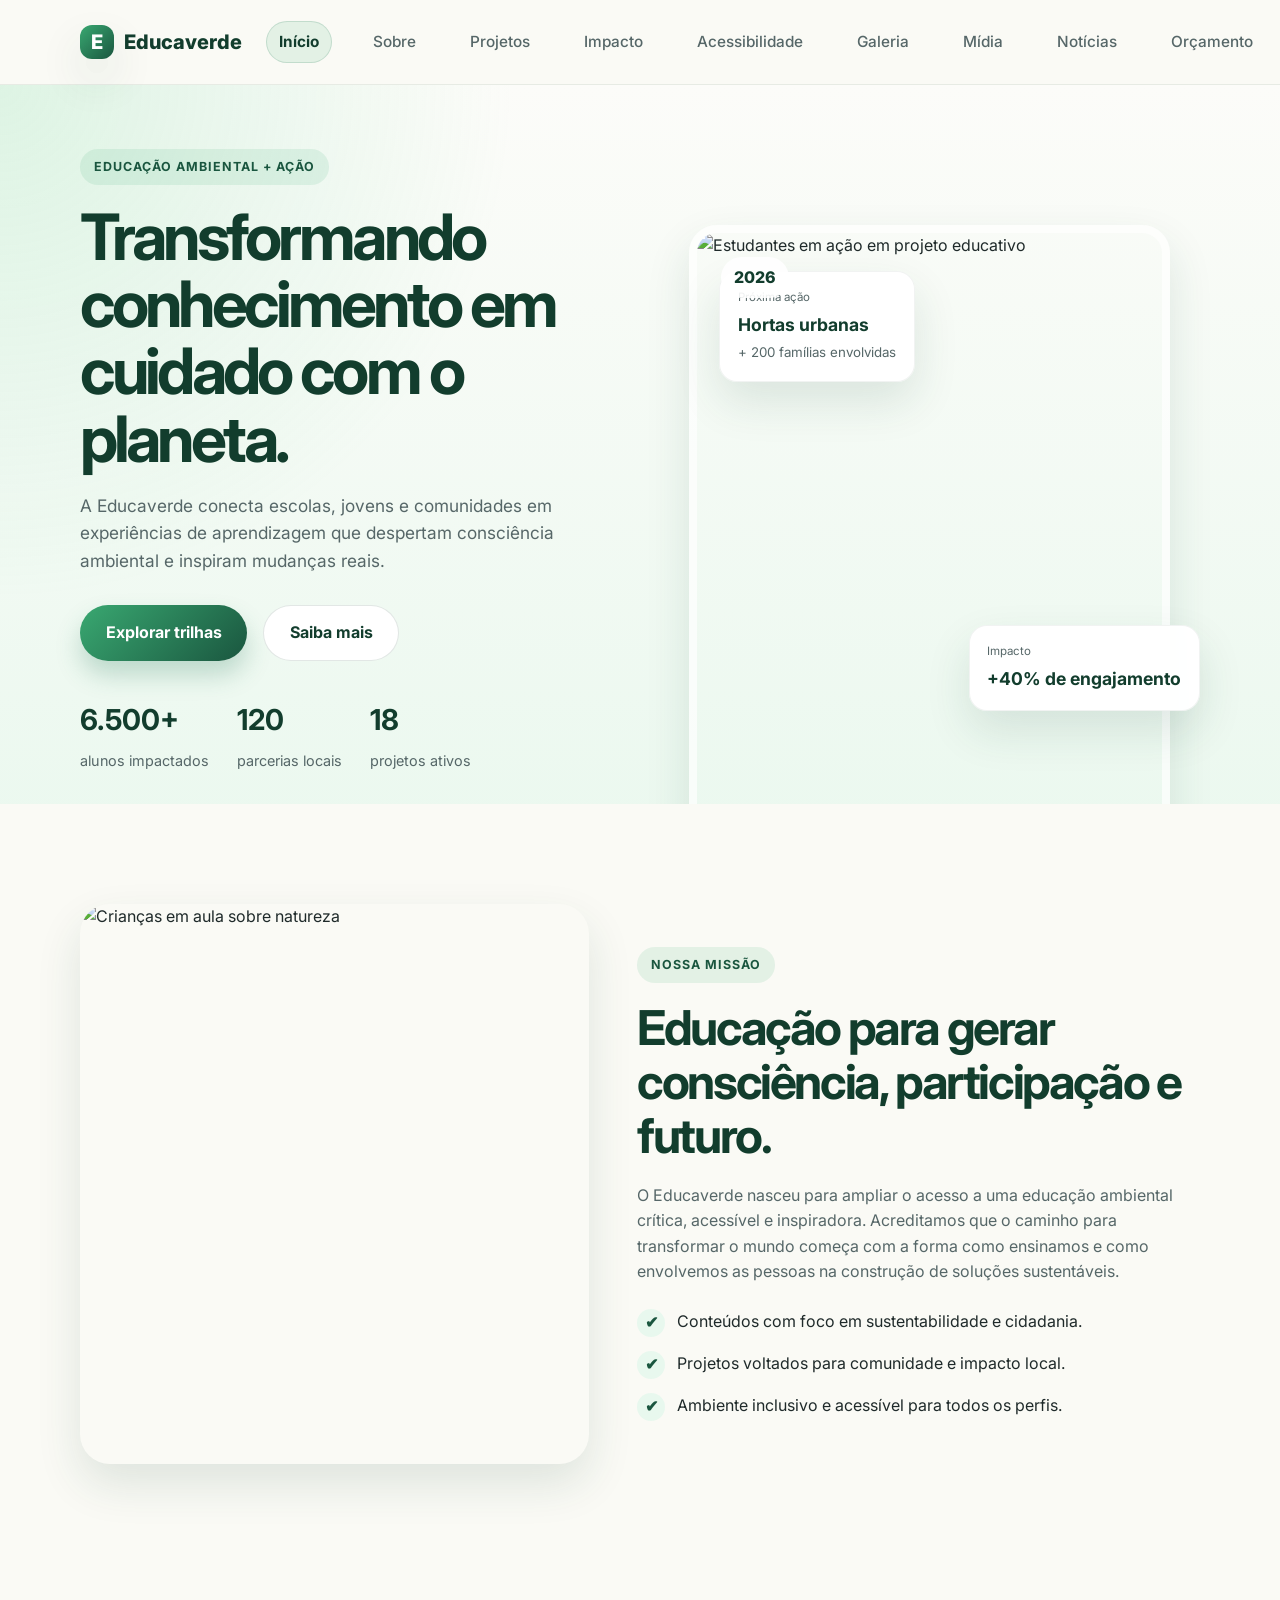
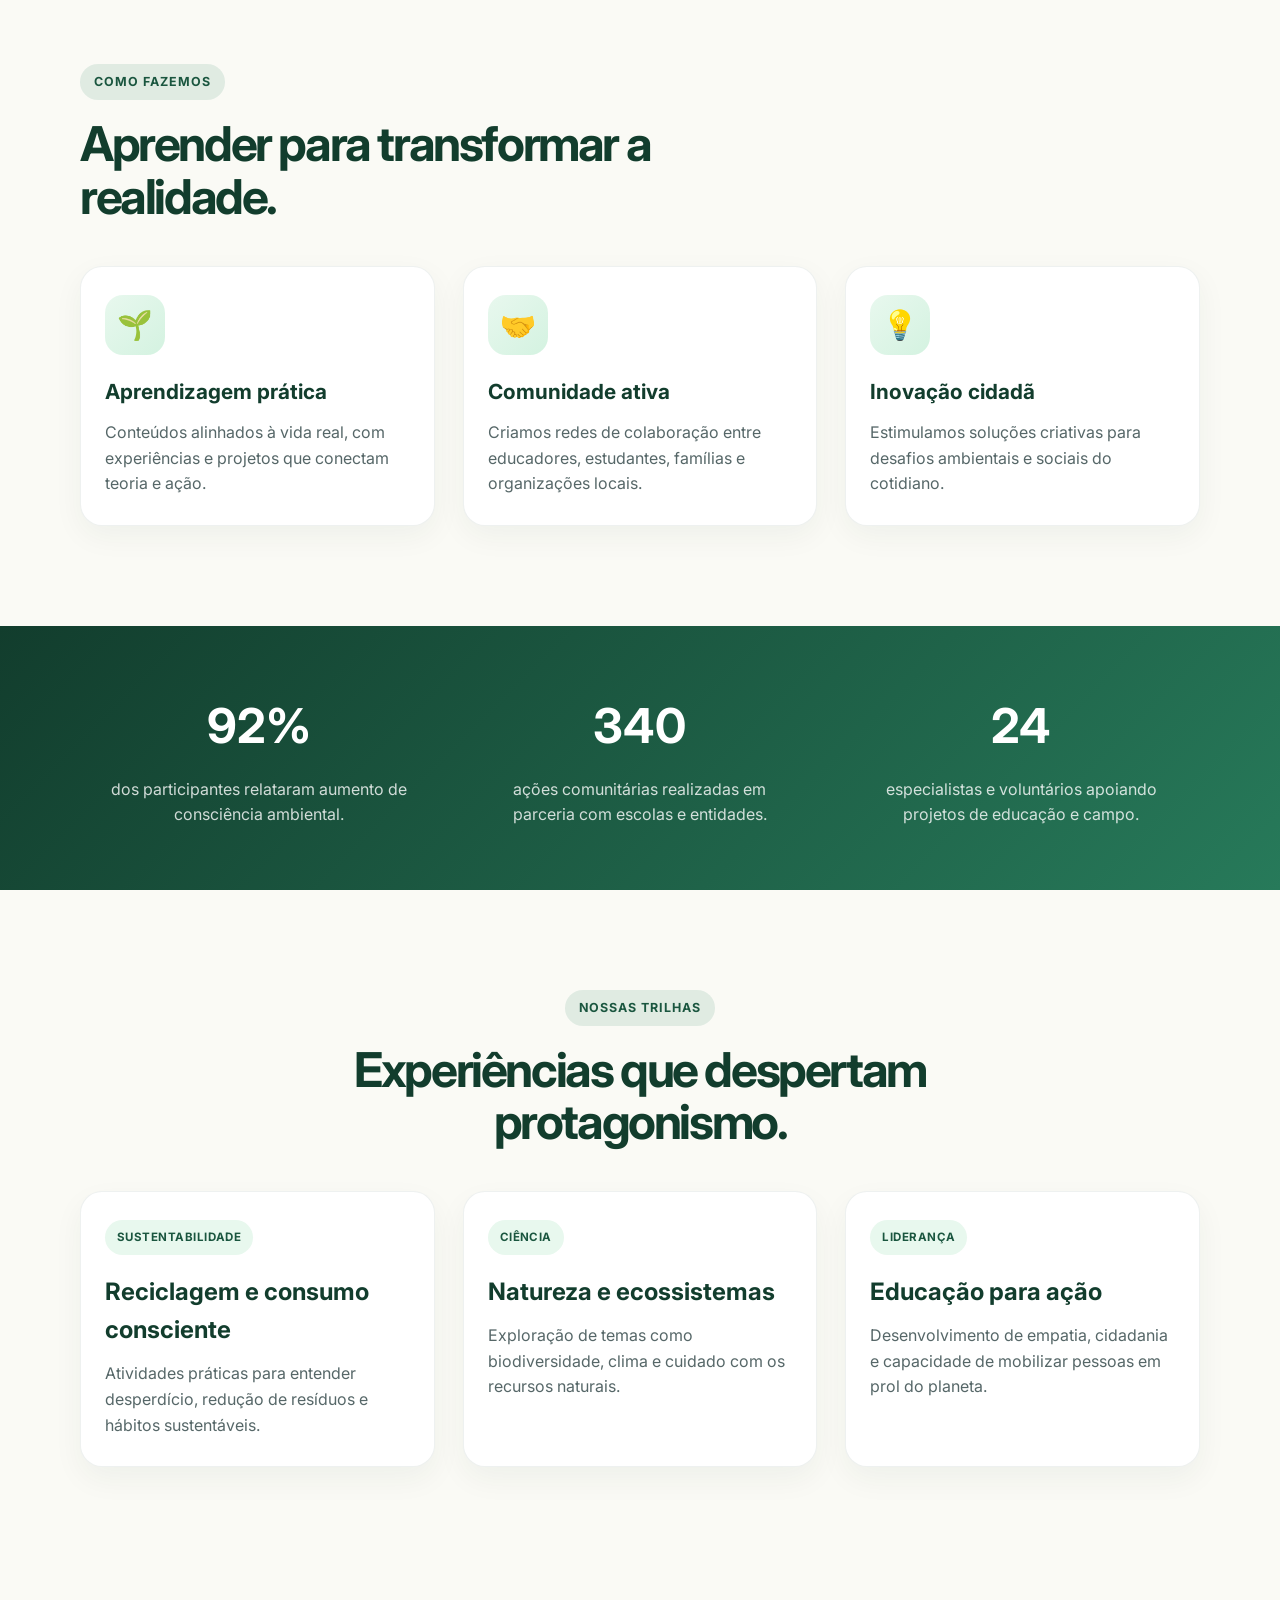
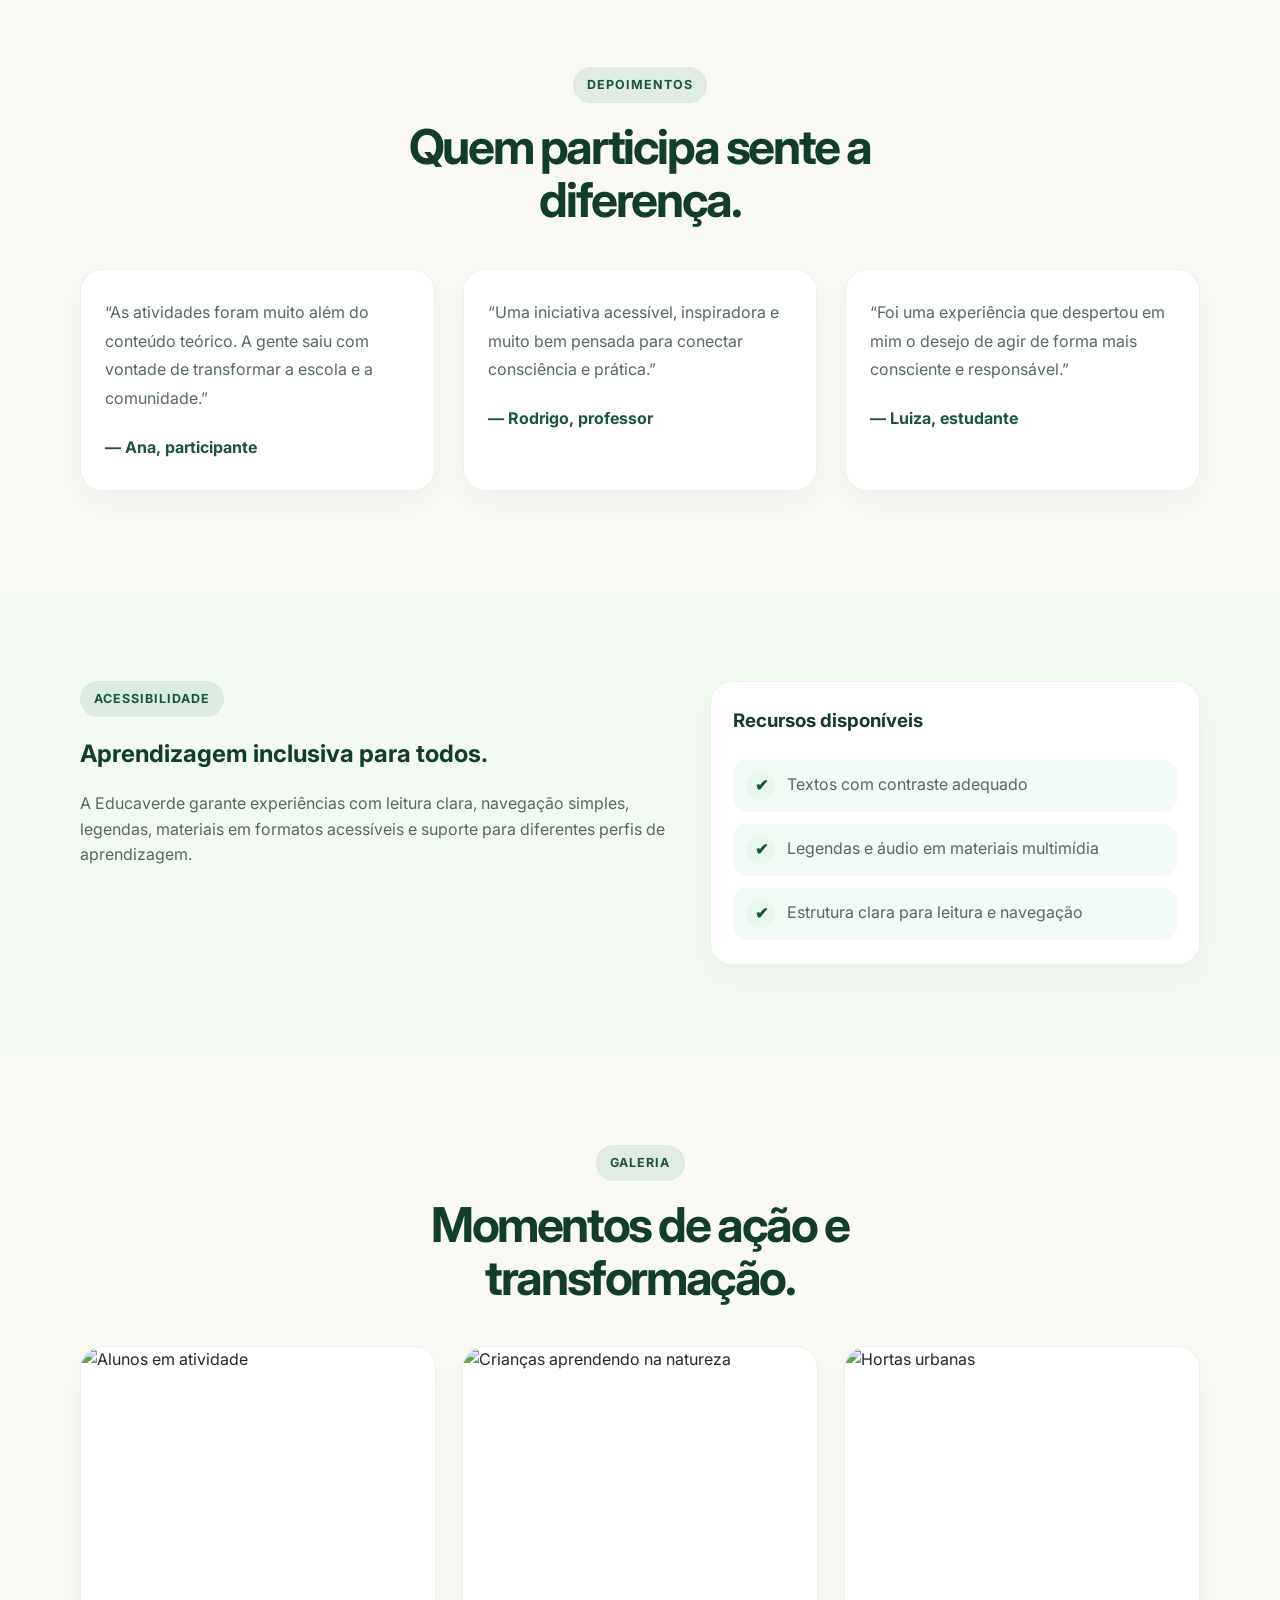
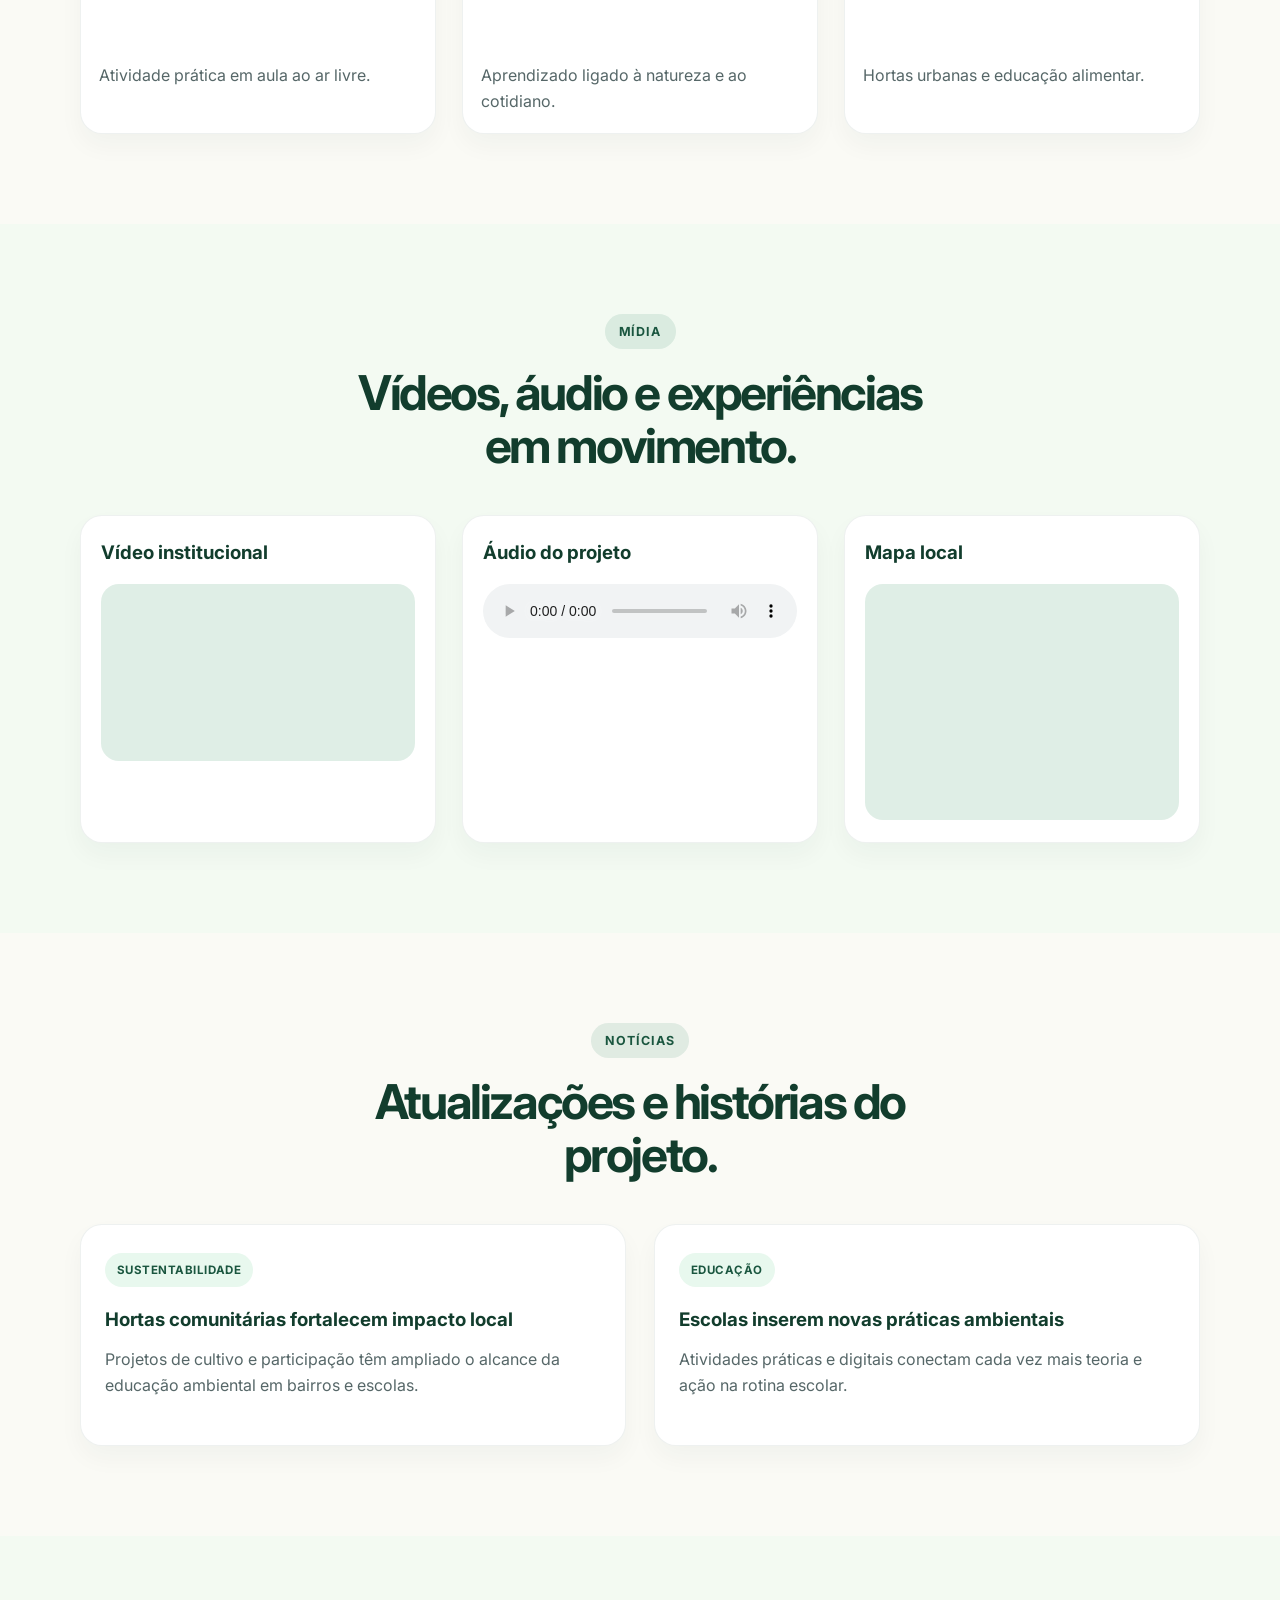
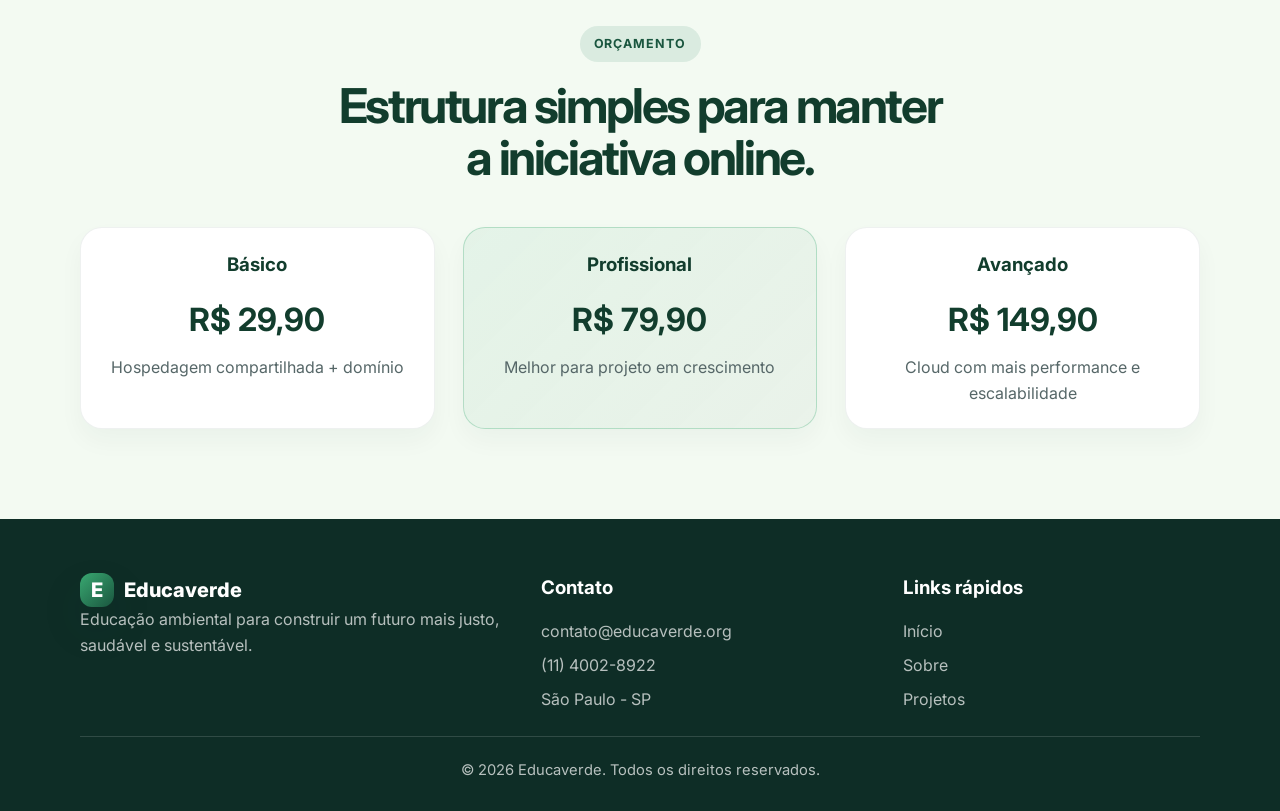
==== Educaverde/index.html @ 52909c85 "Add files via upload" ====
<!DOCTYPE html>
<html lang="pt-BR">
  <head>
    <meta charset="UTF-8" />
    <meta name="viewport" content="width=device-width, initial-scale=1.0" />
    <meta
      name="description"
      content="Educaverde - educação ambiental para gerar consciência, ação e transformação social."
    />
    <title>Educaverde | Educação para o futuro</title>
    <link rel="preconnect" href="https://fonts.googleapis.com" />
    <link rel="preconnect" href="https://fonts.gstatic.com" crossorigin />
    <link
      href="https://fonts.googleapis.com/css2?family=Inter:wght@400;500;600;700;800;900&display=swap"
      rel="stylesheet"
    />
    <link rel="stylesheet" href="styles.css" />
  </head>
  <body>
    <header class="topbar">
      <div class="container nav">
        <a href="#inicio" class="brand" aria-label="Educaverde home">
          <span class="brand-mark">E</span>
          <span>Educaverde</span>
        </a>

        <nav class="menu" aria-label="Menu principal">
          <a href="#inicio">Início</a>
          <a href="#sobre">Sobre</a>
          <a href="#projetos">Projetos</a>
          <a href="#impacto">Impacto</a>
          <a href="#acessibilidade">Acessibilidade</a>
          <a href="#galeria">Galeria</a>
          <a href="#midia">Mídia</a>
          <a href="#noticias">Notícias</a>
          <a href="#orcamento">Orçamento</a>
          <a href="#contato">Contato</a>
        </nav>

        <a href="#contato" class="btn btn-primary">Quero participar</a>
      </div>
    </header>

    <main>
      <section class="hero" id="inicio">
        <div class="container hero-grid">
          <div class="hero-copy">
            <span class="eyebrow">Educação ambiental + ação</span>
            <h1>Transformando conhecimento em cuidado com o planeta.</h1>
            <p>
              A Educaverde conecta escolas, jovens e comunidades em experiências de
              aprendizagem que despertam consciência ambiental e inspiram mudanças reais.
            </p>

            <div class="hero-actions">
              <a href="#projetos" class="btn btn-primary">Explorar trilhas</a>
              <a href="#sobre" class="btn btn-secondary">Saiba mais</a>
            </div>

            <ul class="social-proof" aria-label="Estatísticas do projeto">
              <li>
                <strong>6.500+</strong>
                <span>alunos impactados</span>
              </li>
              <li>
                <strong>120</strong>
                <span>parcerias locais</span>
              </li>
              <li>
                <strong>18</strong>
                <span>projetos ativos</span>
              </li>
            </ul>
          </div>

          <div class="hero-visual" aria-label="Ilustração do projeto Educaverde">
            <div class="image-card main-card">
              <div class="card-badge">2026</div>
              <img
                src="https://images.unsplash.com/photo-1522202176988-66273c2fd55f?auto=format&fit=crop&w=900&q=80"
                alt="Estudantes em ação em projeto educativo"
              />
            </div>
            <div class="mini-card mini-card-top">
              <span class="mini-label">Próxima ação</span>
              <strong>Hortas urbanas</strong>
              <small>+ 200 famílias envolvidas</small>
            </div>
            <div class="mini-card mini-card-bottom">
              <span class="mini-label">Impacto</span>
              <strong>+40% de engajamento</strong>
            </div>
          </div>
        </div>
      </section>

      <section class="about" id="sobre">
        <div class="container about-grid">
          <div class="about-image">
            <img
              src="https://images.unsplash.com/photo-1542810634-71277d95dcbb?auto=format&fit=crop&w=900&q=80"
              alt="Crianças em aula sobre natureza"
            />
          </div>

          <div class="about-copy">
            <span class="eyebrow">Nossa missão</span>
            <h2>Educação para gerar consciência, participação e futuro.</h2>
            <p>
              O Educaverde nasceu para ampliar o acesso a uma educação ambiental crítica,
              acessível e inspiradora. Acreditamos que o caminho para transformar o mundo começa
              com a forma como ensinamos e como envolvemos as pessoas na construção de soluções
              sustentáveis.
            </p>

            <div class="check-list">
              <div>
                <strong>✔</strong>
                <span>Conteúdos com foco em sustentabilidade e cidadania.</span>
              </div>
              <div>
                <strong>✔</strong>
                <span>Projetos voltados para comunidade e impacto local.</span>
              </div>
              <div>
                <strong>✔</strong>
                <span>Ambiente inclusivo e acessível para todos os perfis.</span>
              </div>
            </div>
          </div>
        </div>
      </section>

      <section class="features" id="projetos">
        <div class="container">
          <div class="section-heading">
            <span class="eyebrow eyebrow-green">Como fazemos</span>
            <h2>Aprender para transformar a realidade.</h2>
          </div>

          <div class="feature-grid">
            <article class="feature-card">
              <div class="icon-box">🌱</div>
              <h3>Aprendizagem prática</h3>
              <p>
                Conteúdos alinhados à vida real, com experiências e projetos que conectam teoria e ação.
              </p>
            </article>

            <article class="feature-card">
              <div class="icon-box">🤝</div>
              <h3>Comunidade ativa</h3>
              <p>
                Criamos redes de colaboração entre educadores, estudantes, famílias e organizações locais.
              </p>
            </article>

            <article class="feature-card">
              <div class="icon-box">💡</div>
              <h3>Inovação cidadã</h3>
              <p>
                Estimulamos soluções criativas para desafios ambientais e sociais do cotidiano.
              </p>
            </article>
          </div>
        </div>
      </section>

      <section class="stats" id="impacto">
        <div class="container stats-grid">
          <div class="stat-item">
            <strong>92%</strong>
            <span>dos participantes relataram aumento de consciência ambiental.</span>
          </div>
          <div class="stat-item">
            <strong>340</strong>
            <span>ações comunitárias realizadas em parceria com escolas e entidades.</span>
          </div>
          <div class="stat-item">
            <strong>24</strong>
            <span>especialistas e voluntários apoiando projetos de educação e campo.</span>
          </div>
        </div>
      </section>

      <section class="programs" id="trilhas">
        <div class="container">
          <div class="section-heading center">
            <span class="eyebrow eyebrow-green">Nossas trilhas</span>
            <h2>Experiências que despertam protagonismo.</h2>
          </div>

          <div class="program-grid">
            <article class="program-card">
              <span class="tag">Sustentabilidade</span>
              <h3>Reciclagem e consumo consciente</h3>
              <p>Atividades práticas para entender desperdício, redução de resíduos e hábitos sustentáveis.</p>
            </article>

            <article class="program-card">
              <span class="tag">Ciência</span>
              <h3>Natureza e ecossistemas</h3>
              <p>Exploração de temas como biodiversidade, clima e cuidado com os recursos naturais.</p>
            </article>

            <article class="program-card">
              <span class="tag">Liderança</span>
              <h3>Educação para ação</h3>
              <p>Desenvolvimento de empatia, cidadania e capacidade de mobilizar pessoas em prol do planeta.</p>
            </article>
          </div>
        </div>
      </section>

      <section class="testimonials">
        <div class="container">
          <div class="section-heading center">
            <span class="eyebrow eyebrow-green">Depoimentos</span>
            <h2>Quem participa sente a diferença.</h2>
          </div>

          <div class="testimonial-grid">
            <blockquote>
              “As atividades foram muito além do conteúdo teórico. A gente saiu com vontade de transformar a escola e a comunidade.”
              <footer>— Ana, participante</footer>
            </blockquote>
            <blockquote>
              “Uma iniciativa acessível, inspiradora e muito bem pensada para conectar consciência e prática.”
              <footer>— Rodrigo, professor</footer>
            </blockquote>
            <blockquote>
              “Foi uma experiência que despertou em mim o desejo de agir de forma mais consciente e responsável.”
              <footer>— Luiza, estudante</footer>
            </blockquote>
          </div>
        </div>
      </section>

      <section class="content-section muted-bg" id="acessibilidade">
        <div class="container two-col">
          <div>
            <span class="eyebrow eyebrow-green">Acessibilidade</span>
            <h2>Aprendizagem inclusiva para todos.</h2>
            <p>
              A Educaverde garante experiências com leitura clara, navegação simples, legendas,
              materiais em formatos acessíveis e suporte para diferentes perfis de aprendizagem.
            </p>
          </div>

          <div class="info-panel">
            <h3>Recursos disponíveis</h3>
            <ul class="check-list vertical">
              <li><strong>✔</strong><span>Textos com contraste adequado</span></li>
              <li><strong>✔</strong><span>Legendas e áudio em materiais multimídia</span></li>
              <li><strong>✔</strong><span>Estrutura clara para leitura e navegação</span></li>
            </ul>
          </div>
        </div>
      </section>

      <section class="content-section" id="galeria">
        <div class="container">
          <div class="section-heading center">
            <span class="eyebrow eyebrow-green">Galeria</span>
            <h2>Momentos de ação e transformação.</h2>
          </div>

          <div class="gallery-grid">
            <figure class="gallery-item">
              <img src="https://images.unsplash.com/photo-1497486751825-1233686d5d80?auto=format&fit=crop&w=900&q=80" alt="Alunos em atividade" />
              <figcaption>Atividade prática em aula ao ar livre.</figcaption>
            </figure>
            <figure class="gallery-item">
              <img src="https://images.unsplash.com/photo-1542810634-71277d95dcbb?auto=format&fit=crop&w=900&q=80" alt="Crianças aprendendo na natureza" />
              <figcaption>Aprendizado ligado à natureza e ao cotidiano.</figcaption>
            </figure>
            <figure class="gallery-item">
              <img src="https://images.unsplash.com/photo-1460661419201-fd4cecdf8a8b?auto=format&fit=crop&w=900&q=80" alt="Hortas urbanas" />
              <figcaption>Hortas urbanas e educação alimentar.</figcaption>
            </figure>
          </div>
        </div>
      </section>

      <section class="content-section muted-bg" id="midia">
        <div class="container">
          <div class="section-heading center">
            <span class="eyebrow eyebrow-green">Mídia</span>
            <h2>Vídeos, áudio e experiências em movimento.</h2>
          </div>

          <div class="media-grid">
            <div class="media-card">
              <h3>Vídeo institucional</h3>
              <div class="video-wrap">
                <iframe src="https://www.youtube.com/embed/5qap5aO4i9A" title="Vídeo institucional" allowfullscreen></iframe>
              </div>
            </div>
            <div class="media-card">
              <h3>Áudio do projeto</h3>
              <audio controls>
                <source src="https://www.soundhelix.com/examples/mp3/SoundHelix-Song-1.mp3" type="audio/mpeg" />
                Seu navegador não suporta áudio HTML5.
              </audio>
            </div>
            <div class="media-card">
              <h3>Mapa local</h3>
              <div class="iframe-wrap">
                <iframe src="https://www.google.com/maps?q=Sao%20Paulo%20SP&output=embed" title="Mapa de São Paulo" loading="lazy"></iframe>
              </div>
            </div>
          </div>
        </div>
      </section>

      <section class="content-section" id="noticias">
        <div class="container">
          <div class="section-heading center">
            <span class="eyebrow eyebrow-green">Notícias</span>
            <h2>Atualizações e histórias do projeto.</h2>
          </div>

          <div class="news-grid">
            <article class="news-card">
              <span class="tag">Sustentabilidade</span>
              <h3>Hortas comunitárias fortalecem impacto local</h3>
              <p>Projetos de cultivo e participação têm ampliado o alcance da educação ambiental em bairros e escolas.</p>
            </article>
            <article class="news-card">
              <span class="tag">Educação</span>
              <h3>Escolas inserem novas práticas ambientais</h3>
              <p>Atividades práticas e digitais conectam cada vez mais teoria e ação na rotina escolar.</p>
            </article>
          </div>
        </div>
      </section>

      <section class="content-section muted-bg" id="orcamento">
        <div class="container">
          <div class="section-heading center">
            <span class="eyebrow eyebrow-green">Orçamento</span>
            <h2>Estrutura simples para manter a iniciativa online.</h2>
          </div>

          <div class="pricing-grid">
            <div class="pricing-card">
              <h3>Básico</h3>
              <strong>R$ 29,90</strong>
              <p>Hospedagem compartilhada + domínio</p>
            </div>
            <div class="pricing-card featured">
              <h3>Profissional</h3>
              <strong>R$ 79,90</strong>
              <p>Melhor para projeto em crescimento</p>
            </div>
            <div class="pricing-card">
              <h3>Avançado</h3>
              <strong>R$ 149,90</strong>
              <p>Cloud com mais performance e escalabilidade</p>
            </div>
          </div>
        </div>
      </section>
    </main>

    <footer class="site-footer" id="contato">
      <div class="container footer-grid">
        <div>
          <a href="#inicio" class="brand footer-brand">
            <span class="brand-mark">E</span>
            <span>Educaverde</span>
          </a>
          <p>Educação ambiental para construir um futuro mais justo, saudável e sustentável.</p>
        </div>

        <div>
          <h3>Contato</h3>
          <ul>
            <li>contato@educaverde.org</li>
            <li>(11) 4002-8922</li>
            <li>São Paulo - SP</li>
          </ul>
        </div>

        <div>
          <h3>Links rápidos</h3>
          <ul>
            <li><a href="#inicio">Início</a></li>
            <li><a href="#sobre">Sobre</a></li>
            <li><a href="#projetos">Projetos</a></li>
          </ul>
        </div>
      </div>

      <div class="container footer-bottom">
        <span>© 2026 Educaverde. Todos os direitos reservados.</span>
      </div>
    </footer>

    <script src="script.js"></script>
  </body>
</html>
---- Educaverde/styles.css ----
:root {
  --green-900: #123d2d;
  --green-800: #1a563f;
  --green-700: #277a5a;
  --green-600: #39a871;
  --green-500: #70d59a;
  --green-100: #e8f8ee;
  --green-50: #f2fbf5;
  --cream: #fafaf5;
  --white: #ffffff;
  --text: #1f2a2a;
  --muted: #566768;
  --shadow: 0 20px 45px rgba(25, 77, 59, 0.12);
  --radius: 22px;
}

* {
  box-sizing: border-box;
  margin: 0;
  padding: 0;
}

html {
  scroll-behavior: smooth;
  scroll-padding-top: 100px;
}

body {
  font-family: "Inter", sans-serif;
  background: var(--cream);
  color: var(--text);
  line-height: 1.6;
}

a {
  text-decoration: none;
  color: inherit;
}

img {
  max-width: 100%;
  display: block;
}

.container {
  width: min(1120px, calc(100% - 32px));
  margin: 0 auto;
}

.topbar {
  position: sticky;
  top: 0;
  z-index: 20;
  background: rgba(250, 250, 245, 0.88);
  backdrop-filter: blur(10px);
  border-bottom: 1px solid rgba(18, 61, 45, 0.08);
}

.nav {
  display: flex;
  align-items: center;
  justify-content: space-between;
  min-height: 84px;
  gap: 24px;
}

.brand {
  display: inline-flex;
  align-items: center;
  gap: 10px;
  font-weight: 800;
  font-size: 1.25rem;
  color: var(--green-900);
}

.brand-mark {
  display: inline-flex;
  align-items: center;
  justify-content: center;
  width: 34px;
  height: 34px;
  border-radius: 12px;
  background: linear-gradient(135deg, var(--green-600), var(--green-800));
  color: var(--white);
  box-shadow: var(--shadow);
}

.menu {
  display: flex;
  align-items: center;
  gap: 28px;
  color: var(--muted);
  font-size: 0.96rem;
  font-weight: 500;
}

.menu a {
  transition: color 0.2s ease, background-color 0.2s ease, border-color 0.2s ease;
  padding: 8px 12px;
  border-radius: 999px;
  border: 1px solid transparent;
}

.menu a:hover,
.menu a:focus-visible {
  color: var(--green-800);
  background: rgba(57, 168, 113, 0.08);
}

.menu a.active {
  background: rgba(57, 168, 113, 0.12);
  color: var(--green-900);
  border-color: rgba(39, 122, 90, 0.18);
  font-weight: 700;
}

.btn {
  display: inline-flex;
  align-items: center;
  justify-content: center;
  border-radius: 999px;
  padding: 0.9rem 1.6rem;
  font-weight: 700;
  transition: transform 0.2s ease, box-shadow 0.2s ease;
}

.btn:hover,
.btn:focus-visible {
  transform: translateY(-1px);
}

.btn-primary {
  background: linear-gradient(135deg, var(--green-600), var(--green-800));
  color: var(--white);
  box-shadow: 0 14px 25px rgba(39, 122, 90, 0.25);
}

.btn-secondary {
  background: var(--white);
  color: var(--green-900);
  border: 1px solid rgba(18, 61, 45, 0.12);
}

.hero {
  position: relative;
  overflow: hidden;
  padding: 64px 0 32px;
  background:
    radial-gradient(circle at top left, rgba(112, 213, 154, 0.22), transparent 35%),
    linear-gradient(180deg, rgba(255,255,255,0.4), rgba(232,248,238,0.8));
}

.hero-grid {
  display: grid;
  grid-template-columns: 1.1fr 0.9fr;
  align-items: center;
  gap: 52px;
}

.eyebrow {
  display: inline-block;
  margin-bottom: 18px;
  padding: 8px 14px;
  border-radius: 999px;
  background: rgba(57, 168, 113, 0.12);
  color: var(--green-800);
  font-size: 0.78rem;
  font-weight: 700;
  letter-spacing: 0.08em;
  text-transform: uppercase;
}

.eyebrow-green {
  background: rgba(39, 122, 90, 0.12);
}

.hero-copy h1 {
  font-size: clamp(2.5rem, 5vw, 5rem);
  line-height: 1.05;
  letter-spacing: -0.06em;
  color: var(--green-900);
  max-width: 600px;
}

.hero-copy p {
  max-width: 550px;
  margin-top: 20px;
  color: var(--muted);
  font-size: 1.08rem;
}

.hero-actions {
  display: flex;
  flex-wrap: wrap;
  gap: 16px;
  margin-top: 30px;
}

.social-proof {
  list-style: none;
  display: flex;
  flex-wrap: wrap;
  gap: 28px;
  margin-top: 36px;
}

.social-proof li {
  display: flex;
  flex-direction: column;
  gap: 6px;
}

.social-proof strong {
  font-size: 1.8rem;
  color: var(--green-900);
}

.social-proof span {
  color: var(--muted);
  font-size: 0.9rem;
}

.hero-visual {
  position: relative;
  min-height: 540px;
}

.image-card {
  position: absolute;
  right: 30px;
  top: 34px;
  width: min(100%, 520px);
  border-radius: 28px;
  overflow: hidden;
  box-shadow: var(--shadow);
  border: 8px solid rgba(255,255,255,0.7);
}

.image-card img {
  width: 100%;
  height: 620px;
  object-fit: cover;
}

.card-badge {
  position: absolute;
  left: 24px;
  top: 24px;
  z-index: 1;
  background: rgba(255,255,255,0.9);
  color: var(--green-900);
  padding: 0.5rem 0.8rem;
  border-radius: 999px;
  font-weight: 800;
}

.mini-card {
  position: absolute;
  background: rgba(255,255,255,0.96);
  padding: 1rem 1.1rem;
  border-radius: 18px;
  box-shadow: var(--shadow);
  border: 1px solid rgba(18, 61, 45, 0.06);
}

.mini-card-top {
  left: 0;
  top: 80px;
}

.mini-card-bottom {
  right: 0;
  bottom: 20px;
}

.mini-label {
  display: block;
  color: var(--muted);
  font-size: 0.72rem;
  margin-bottom: 0.3rem;
}

.mini-card strong {
  display: block;
  font-size: 1.1rem;
  color: var(--green-900);
}

.mini-card small {
  color: var(--muted);
}

.features,
.programs,
.testimonials,
.about {
  padding: 100px 0;
}

.section-heading {
  margin-bottom: 42px;
}

.section-heading h2 {
  max-width: 620px;
  font-size: clamp(2rem, 4vw, 3rem);
  line-height: 1.1;
  letter-spacing: -0.05em;
  color: var(--green-900);
}

.center {
  text-align: center;
}

.center h2 {
  margin: 0 auto;
}

.feature-grid {
  display: grid;
  grid-template-columns: repeat(3, minmax(0, 1fr));
  gap: 28px;
}

.feature-card {
  background: var(--white);
  border: 1px solid rgba(18, 61, 45, 0.07);
  border-radius: var(--radius);
  padding: 28px 24px;
  box-shadow: 0 10px 30px rgba(18,61,45,0.05);
}

.icon-box {
  width: 60px;
  height: 60px;
  display: grid;
  place-items: center;
  border-radius: 18px;
  margin-bottom: 20px;
  background: linear-gradient(135deg, var(--green-100), rgba(112, 213, 154, 0.3));
  font-size: 1.8rem;
}

.feature-card h3 {
  margin-bottom: 12px;
  color: var(--green-900);
  font-size: 1.3rem;
}

.feature-card p,
.about-copy p,
.program-card p,
.testimonial-grid blockquote {
  color: var(--muted);
}

.about-grid {
  display: grid;
  grid-template-columns: 0.95fr 1.05fr;
  gap: 48px;
  align-items: center;
}

.about-image img {
  width: 100%;
  height: 560px;
  object-fit: cover;
  border-radius: 30px;
  box-shadow: var(--shadow);
}

.about-copy h2 {
  font-size: clamp(2rem, 4vw, 3rem);
  line-height: 1.12;
  letter-spacing: -0.05em;
  color: var(--green-900);
  margin-bottom: 20px;
}

.check-list {
  margin-top: 24px;
  display: grid;
  gap: 18px;
}

.check-list div {
  display: flex;
  align-items: flex-start;
  gap: 12px;
}

.check-list strong {
  width: 28px;
  height: 28px;
  border-radius: 50%;
  display: inline-flex;
  align-items: center;
  justify-content: center;
  color: var(--green-800);
  background: var(--green-100);
  font-size: 1rem;
}

.stats {
  background: linear-gradient(135deg, var(--green-900), var(--green-700));
  color: var(--white);
  padding: 44px 0;
}

.stats-grid {
  display: grid;
  grid-template-columns: repeat(3, minmax(0, 1fr));
  gap: 24px;
}

.stat-item {
  padding: 18px 20px;
  text-align: center;
}

.stat-item strong {
  display: block;
  font-size: clamp(2.1rem, 4vw, 3rem);
  margin-bottom: 12px;
}

.stat-item span {
  color: rgba(255,255,255,0.8);
}

.program-grid {
  display: grid;
  grid-template-columns: repeat(3, minmax(0, 1fr));
  gap: 28px;
}

.program-card {
  padding: 28px 24px;
  background: var(--white);
  border-radius: var(--radius);
  border: 1px solid rgba(18, 61, 45, 0.07);
  box-shadow: 0 12px 30px rgba(18,61,45,0.05);
}

.tag {
  display: inline-block;
  background: var(--green-100);
  color: var(--green-800);
  border-radius: 999px;
  padding: 8px 12px;
  font-size: 0.72rem;
  font-weight: 700;
  letter-spacing: 0.04em;
  text-transform: uppercase;
  margin-bottom: 18px;
}

.program-card h3 {
  margin-bottom: 12px;
  color: var(--green-900);
  font-size: 1.5rem;
}

.testimonial-grid {
  display: grid;
  grid-template-columns: repeat(3, minmax(0, 1fr));
  gap: 28px;
}

.testimonial-grid blockquote {
  background: var(--white);
  border-radius: var(--radius);
  padding: 28px 24px;
  border: 1px solid rgba(18, 61, 45, 0.07);
  box-shadow: 0 12px 30px rgba(18,61,45,0.04);
  font-size: 1rem;
  line-height: 1.8;
}

.testimonial-grid footer {
  margin-top: 20px;
  color: var(--green-800);
  font-weight: 700;
}

.site-footer {
  background: #0e2d26;
  color: rgba(255,255,255,0.82);
  padding-top: 54px;
}

.footer-grid {
  display: grid;
  grid-template-columns: 1.3fr 1fr 0.9fr;
  gap: 32px;
  padding-bottom: 24px;
}

.footer-brand {
  color: var(--white);
}

.site-footer h3 {
  margin-bottom: 16px;
  color: var(--white);
}

.site-footer p,
.site-footer ul {
  color: rgba(255,255,255,0.7);
}

.site-footer ul {
  list-style: none;
  display: grid;
  gap: 8px;
}

.footer-bottom {
  border-top: 1px solid rgba(255,255,255,0.14);
  padding: 22px 0 28px;
  text-align: center;
  color: rgba(255,255,255,0.7);
  font-size: 0.92rem;
}

.content-section {
  padding: 100px 0;
}

.muted-bg {
  background: rgba(232, 248, 238, 0.45);
}

.two-col {
  display: grid;
  grid-template-columns: 1.1fr 0.9fr;
  gap: 32px;
  align-items: start;
}

.two-col h2,
.info-panel h3 {
  color: var(--green-900);
  margin-bottom: 18px;
}

.two-col p {
  color: var(--muted);
  max-width: 620px;
}

.info-panel {
  background: var(--white);
  border: 1px solid rgba(18, 61, 45, 0.07);
  border-radius: var(--radius);
  box-shadow: 0 12px 24px rgba(18,61,45,0.04);
  padding: 24px 22px;
}

.check-list.vertical {
  display: grid;
  gap: 12px;
}

.check-list.vertical li {
  display: flex;
  align-items: flex-start;
  gap: 12px;
  background: rgba(232,248,238,0.5);
  border-radius: 14px;
  padding: 12px 14px;
}

.gallery-grid,
.media-grid,
.news-grid,
.pricing-grid {
  display: grid;
  gap: 28px;
}

.gallery-grid {
  grid-template-columns: repeat(3, minmax(0, 1fr));
}

.gallery-item {
  background: var(--white);
  border: 1px solid rgba(18, 61, 45, 0.07);
  border-radius: var(--radius);
  overflow: hidden;
  box-shadow: 0 12px 24px rgba(18,61,45,0.04);
}

.gallery-item img {
  width: 100%;
  height: 300px;
  object-fit: cover;
}

.gallery-item figcaption {
  padding: 16px 18px 18px;
  color: var(--muted);
}

.media-grid {
  grid-template-columns: repeat(3, minmax(0, 1fr));
}

.media-card,
.news-card,
.pricing-card {
  background: var(--white);
  border: 1px solid rgba(18, 61, 45, 0.07);
  border-radius: var(--radius);
  padding: 22px 20px;
  box-shadow: 0 12px 24px rgba(18,61,45,0.04);
}

.media-card h3,
.news-card h3,
.pricing-card h3 {
  color: var(--green-900);
  margin-bottom: 14px;
}

.video-wrap,
.iframe-wrap {
  position: relative;
  width: 100%;
  overflow: hidden;
  border-radius: 18px;
  background: #dfeee6;
}

.video-wrap {
  aspect-ratio: 16 / 9;
}

.iframe-wrap {
  aspect-ratio: 16 / 12;
}

.video-wrap iframe,
.iframe-wrap iframe {
  width: 100%;
  height: 100%;
  border: 0;
}

audio {
  width: 100%;
}

.news-grid {
  grid-template-columns: repeat(2, minmax(0, 1fr));
}

.news-card p,
.pricing-card p {
  color: var(--muted);
}

.pricing-grid {
  grid-template-columns: repeat(3, minmax(0, 1fr));
}

.pricing-card {
  text-align: center;
}

.pricing-card strong {
  display: block;
  font-size: 2rem;
  color: var(--green-900);
  margin-bottom: 10px;
}

.pricing-card.featured {
  background: linear-gradient(135deg, rgba(57, 168, 113, 0.08), rgba(18, 61, 45, 0.04));
  border-color: rgba(57, 168, 113, 0.3);
}

.page-hero {
  padding: 90px 0 60px;
  background: linear-gradient(180deg, rgba(232, 248, 238, 0.8), rgba(255,255,255,0.35));
}

.page-hero h1 {
  font-size: clamp(2.4rem, 5vw, 4.2rem);
  line-height: 1.08;
  letter-spacing: -0.06em;
  color: var(--green-900);
  max-width: 760px;
}

.page-hero p {
  max-width: 700px;
  margin-top: 18px;
  color: var(--muted);
  font-size: 1.08rem;
}

.narrow {
  max-width: 860px;
}

.content-section {
  padding: 90px 0;
}

.muted-bg {
  background: rgba(232, 248, 238, 0.45);
}

.two-col,
.contact-grid {
  display: grid;
  grid-template-columns: 1.1fr 0.9fr;
  gap: 32px;
  align-items: start;
}

.two-col h2,
.info-panel h3,
.team-panel h3 {
  color: var(--green-900);
  margin-bottom: 18px;
}

.two-col p,
.feature-list,
.info-panel,
.team-list span {
  color: var(--muted);
}

.feature-list {
  list-style: none;
  display: grid;
  gap: 12px;
  margin-top: 18px;
  padding-left: 0;
}

.feature-list li {
  display: flex;
  align-items: flex-start;
  gap: 12px;
  background: rgba(255,255,255,0.75);
  border: 1px solid rgba(18, 61, 45, 0.06);
  border-radius: 16px;
  padding: 14px 16px;
}

.info-panel,
.card-panel,
.chart-card,
.contact-form,
.team-panel,
.news-card,
.media-card,
.gallery-item,
.mini-card-panel {
  background: var(--white);
  border-radius: var(--radius);
  border: 1px solid rgba(18, 61, 45, 0.07);
  box-shadow: 0 12px 24px rgba(18,61,45,0.04);
}

.info-panel {
  padding: 24px 22px;
}

.check-list {
  list-style: none;
  display: grid;
  gap: 14px;
}

.check-list li {
  display: flex;
  align-items: flex-start;
  gap: 12px;
}

.check-list.vertical li {
  background: rgba(232,248,238,0.5);
  border-radius: 14px;
  padding: 12px 14px;
}

.card-grid {
  display: grid;
  gap: 28px;
}

.three-col {
  grid-template-columns: repeat(3, minmax(0, 1fr));
}

.four-col {
  grid-template-columns: repeat(4, minmax(0, 1fr));
}

.mini-card-panel {
  padding: 28px 22px;
}

.mini-card-panel h3 {
  color: var(--green-900);
  margin-bottom: 10px;
}

.mini-card-panel p {
  color: var(--muted);
}

.timeline {
  display: grid;
  gap: 22px;
  margin-top: 28px;
}

.timeline-item {
  display: grid;
  grid-template-columns: 120px 1fr;
  gap: 18px;
  align-items: flex-start;
  background: rgba(255,255,255,0.75);
  border: 1px solid rgba(18, 61, 45, 0.06);
  border-radius: 18px;
  padding: 22px 24px;
}

.timeline-item span {
  display: inline-block;
  width: 100%;
  color: var(--green-800);
  font-weight: 800;
  background: rgba(57, 168, 113, 0.12);
  border-radius: 999px;
  text-align: center;
  padding: 10px 8px;
}

.timeline-item h3 {
  color: var(--green-900);
  margin-bottom: 8px;
}

.timeline-item p {
  color: var(--muted);
}

.project-card {
  background: var(--white);
  border-radius: var(--radius);
  overflow: hidden;
  border: 1px solid rgba(18,61,45,0.07);
  box-shadow: 0 12px 24px rgba(18,61,45,0.04);
}

.project-thumb {
  height: 220px;
  background-size: cover;
  background-position: center;
}

.thumb-one { background-image: url('https://images.unsplash.com/photo-1466692476868-aef1dfb1e735?auto=format&fit=crop&w=900&q=80'); }
.thumb-two { background-image: url('https://images.unsplash.com/photo-1532996122724-e3c354a0b15b?auto=format&fit=crop&w=900&q=80'); }
.thumb-three { background-image: url('https://images.unsplash.com/photo-1501004318641-b39e6451bec6?auto=format&fit=crop&w=900&q=80'); }
.thumb-four { background-image: url('https://images.unsplash.com/photo-1517048676732-d65bc937f952?auto=format&fit=crop&w=900&q=80'); }
.thumb-five { background-image: url('https://images.unsplash.com/photo-1522202176988-66273c2fd55f?auto=format&fit=crop&w=900&q=80'); }
.thumb-six { background-image: url('https://images.unsplash.com/photo-1497486751825-1233686d5d80?auto=format&fit=crop&w=900&q=80'); }

.project-body {
  padding: 22px 20px 26px;
}

.project-body h3 {
  color: var(--green-900);
  margin-bottom: 12px;
}

.project-body p {
  color: var(--muted);
}

.stats-page {
  grid-template-columns: repeat(3, minmax(0, 1fr));
}

.stats-page .stat-item {
  background: var(--white);
  border: 1px solid rgba(18, 61, 45, 0.07);
  border-radius: var(--radius);
  color: var(--green-900);
  box-shadow: 0 12px 24px rgba(18,61,45,0.04);
}

.stats-page .stat-item span {
  color: var(--muted);
}

.chart-grid {
  display: grid;
  grid-template-columns: 1.2fr 0.8fr;
  gap: 28px;
}

.chart-card {
  padding: 26px;
}

.chart-card h3 {
  color: var(--green-900);
  margin-bottom: 24px;
}

.bar-group {
  display: grid;
  gap: 18px;
}

.bar-row {
  display: grid;
  grid-template-columns: 110px 1fr 52px;
  align-items: center;
  gap: 14px;
  color: var(--muted);
}

.bar {
  height: 14px;
  border-radius: 999px;
  background: rgba(57, 168, 113, 0.14);
  overflow: hidden;
}

.bar i {
  display: block;
  height: 100%;
  border-radius: inherit;
  background: linear-gradient(135deg, var(--green-600), var(--green-800));
}

.donut-wrap {
  display: flex;
  align-items: center;
  justify-content: center;
  gap: 22px;
  min-height: 200px;
}

.donut {
  width: 140px;
  height: 140px;
  border-radius: 50%;
  display: grid;
  place-items: center;
  background: conic-gradient(var(--green-700) 0 64%, rgba(57, 168, 113, 0.18) 64% 100%);
  position: relative;
}

.donut::before {
  content: "";
  position: absolute;
  inset: 20px;
  background: var(--white);
  border-radius: 50%;
}

.donut span {
  position: relative;
  z-index: 1;
  color: var(--green-900);
  font-weight: 800;
}

.donut-wrap ul {
  list-style: none;
  display: grid;
  gap: 8px;
  color: var(--muted);
}

.table-wrap {
  overflow-x: auto;
  background: var(--white);
  border: 1px solid rgba(18,61,45,0.07);
  border-radius: var(--radius);
  box-shadow: 0 12px 24px rgba(18,61,45,0.04);
}

table {
  width: 100%;
  border-collapse: collapse;
}

th, td {
  padding: 18px 20px;
  border-bottom: 1px solid rgba(18,61,45,0.08);
  text-align: left;
}

th {
  background: rgba(232,248,238,0.7);
  color: var(--green-900);
  font-weight: 700;
}

td {
  color: var(--text);
}

.gallery-grid {
  display: grid;
  grid-template-columns: repeat(3, minmax(0, 1fr));
  gap: 26px;
}

.gallery-item {
  overflow: hidden;
}

.gallery-item img {
  width: 100%;
  height: 300px;
  object-fit: cover;
}

.gallery-item figcaption {
  padding: 16px 18px 18px;
  color: var(--muted);
}

.media-grid {
  display: grid;
  grid-template-columns: repeat(3, minmax(0, 1fr));
  gap: 26px;
}

.media-card {
  padding: 22px 20px;
}

.media-card h3 {
  margin-bottom: 16px;
  color: var(--green-900);
}

.video-wrap,
.iframe-wrap {
  position: relative;
  width: 100%;
  overflow: hidden;
  border-radius: 18px;
  background: #dfeee6;
}

.video-wrap {
  aspect-ratio: 16 / 9;
}

.iframe-wrap {
  aspect-ratio: 16 / 12;
}

.video-wrap iframe,
.iframe-wrap iframe {
  width: 100%;
  height: 100%;
  border: 0;
}

audio {
  width: 100%;
}

.news-grid {
  display: grid;
  grid-template-columns: repeat(2, minmax(0, 1fr));
  gap: 28px;
}

.news-card {
  padding: 28px 24px;
}

.news-card h3 {
  color: var(--green-900);
  margin-bottom: 12px;
}

.news-card p {
  color: var(--muted);
  margin-bottom: 18px;
}

.news-card a {
  color: var(--green-800);
  font-weight: 700;
}

.contact-form {
  padding: 28px 24px;
}

.field-group {
  display: grid;
  gap: 8px;
  margin-bottom: 18px;
}

.field-group label {
  font-weight: 600;
  color: var(--green-900);
}

.field-group input,
.field-group textarea {
  width: 100%;
  border: 1px solid rgba(18,61,45,0.14);
  border-radius: 14px;
  padding: 14px 16px;
  font: inherit;
  color: var(--text);
  background: #fff;
}

.field-group input:focus,
.field-group textarea:focus {
  outline: 2px solid rgba(57,168,113,0.25);
  border-color: var(--green-600);
}

.team-panel {
  padding: 28px 24px;
}

.team-list {
  display: grid;
  gap: 18px;
}

.team-list div {
  display: grid;
  gap: 4px;
}

.team-list strong {
  color: var(--green-900);
}

@media (max-width: 980px) {
  .hero-grid,
  .about-grid,
  .feature-grid,
  .program-grid,
  .testimonial-grid,
  .stats-grid,
  .footer-grid,
  .two-col,
  .contact-grid,
  .chart-grid,
  .three-col,
  .four-col,
  .gallery-grid,
  .media-grid,
  .news-grid,
  .stats-page {
    grid-template-columns: 1fr;
  }

  .hero-copy h1 {
    max-width: 100%;
  }

  .hero-visual {
    min-height: 420px;
  }

  .image-card {
    position: relative;
    right: auto;
    top: auto;
    width: 100%;
  }

  .mini-card-top {
    left: 24px;
    top: 22px;
  }

  .mini-card-bottom {
    right: 18px;
    bottom: -10px;
  }

  .timeline-item {
    grid-template-columns: 1fr;
  }
}

@media (max-width: 760px) {
  .nav {
    flex-wrap: wrap;
    justify-content: center;
    padding: 18px 0;
  }

  .menu {
    width: 100%;
    justify-content: center;
    flex-wrap: wrap;
  }

  .hero {
    padding-top: 36px;
  }

  .hero-copy h1 {
    font-size: 2.6rem;
  }

  .social-proof {
    gap: 18px;
  }

  .image-card img {
    height: 420px;
  }

  .feature-card,
  .program-card,
  .testimonial-grid blockquote {
    padding: 22px 18px;
  }
}
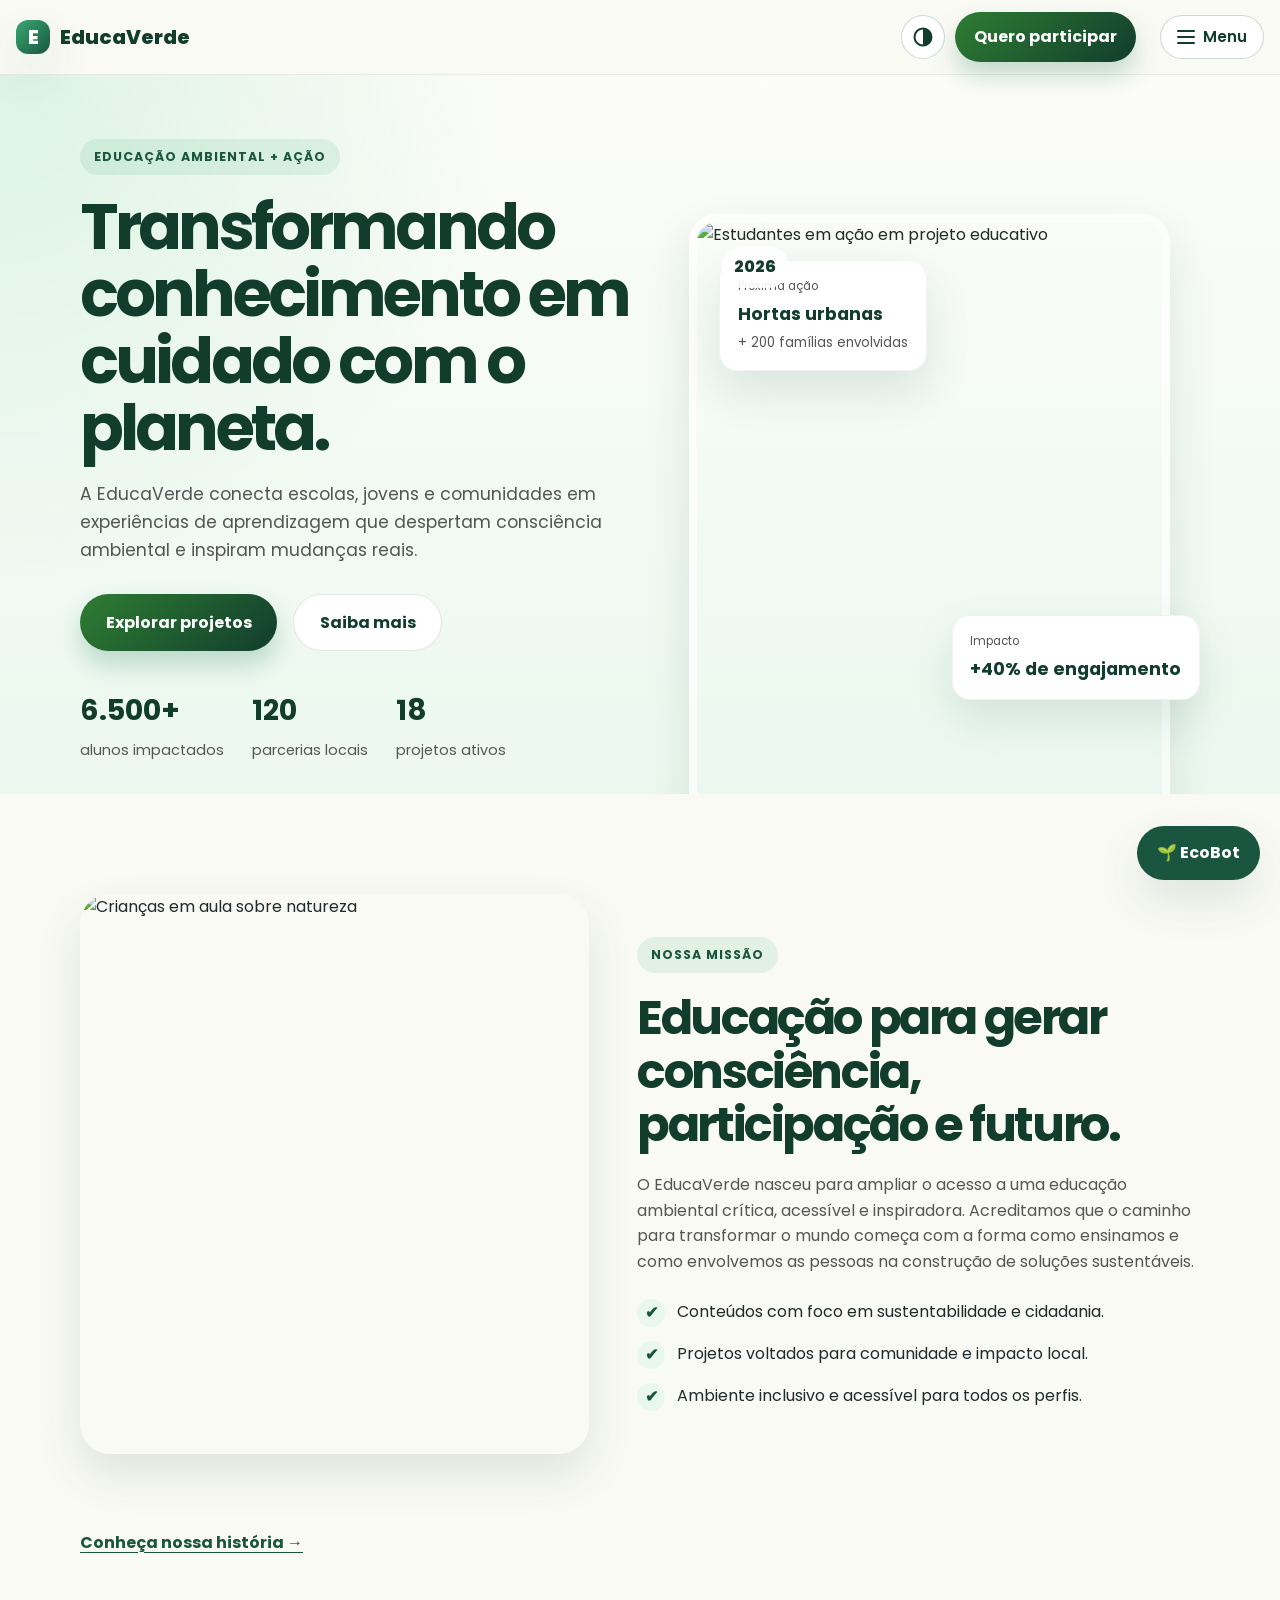
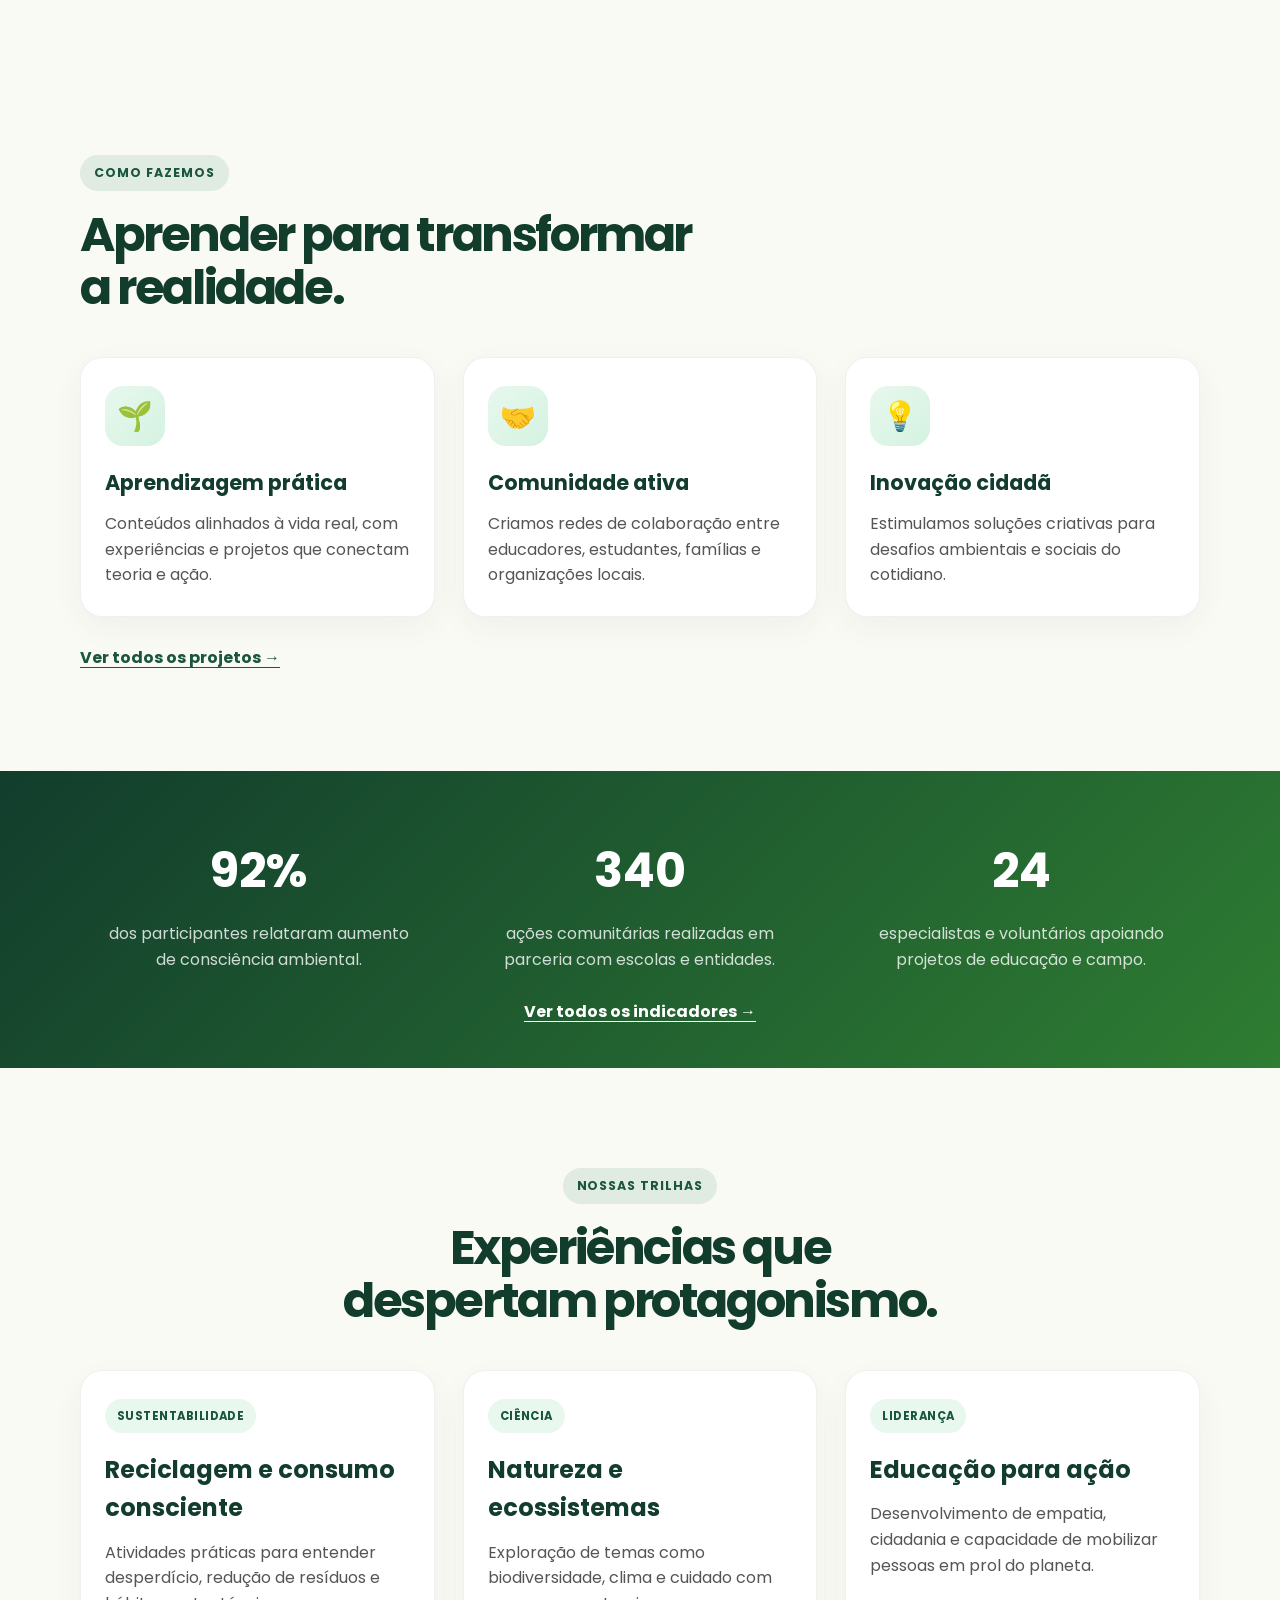
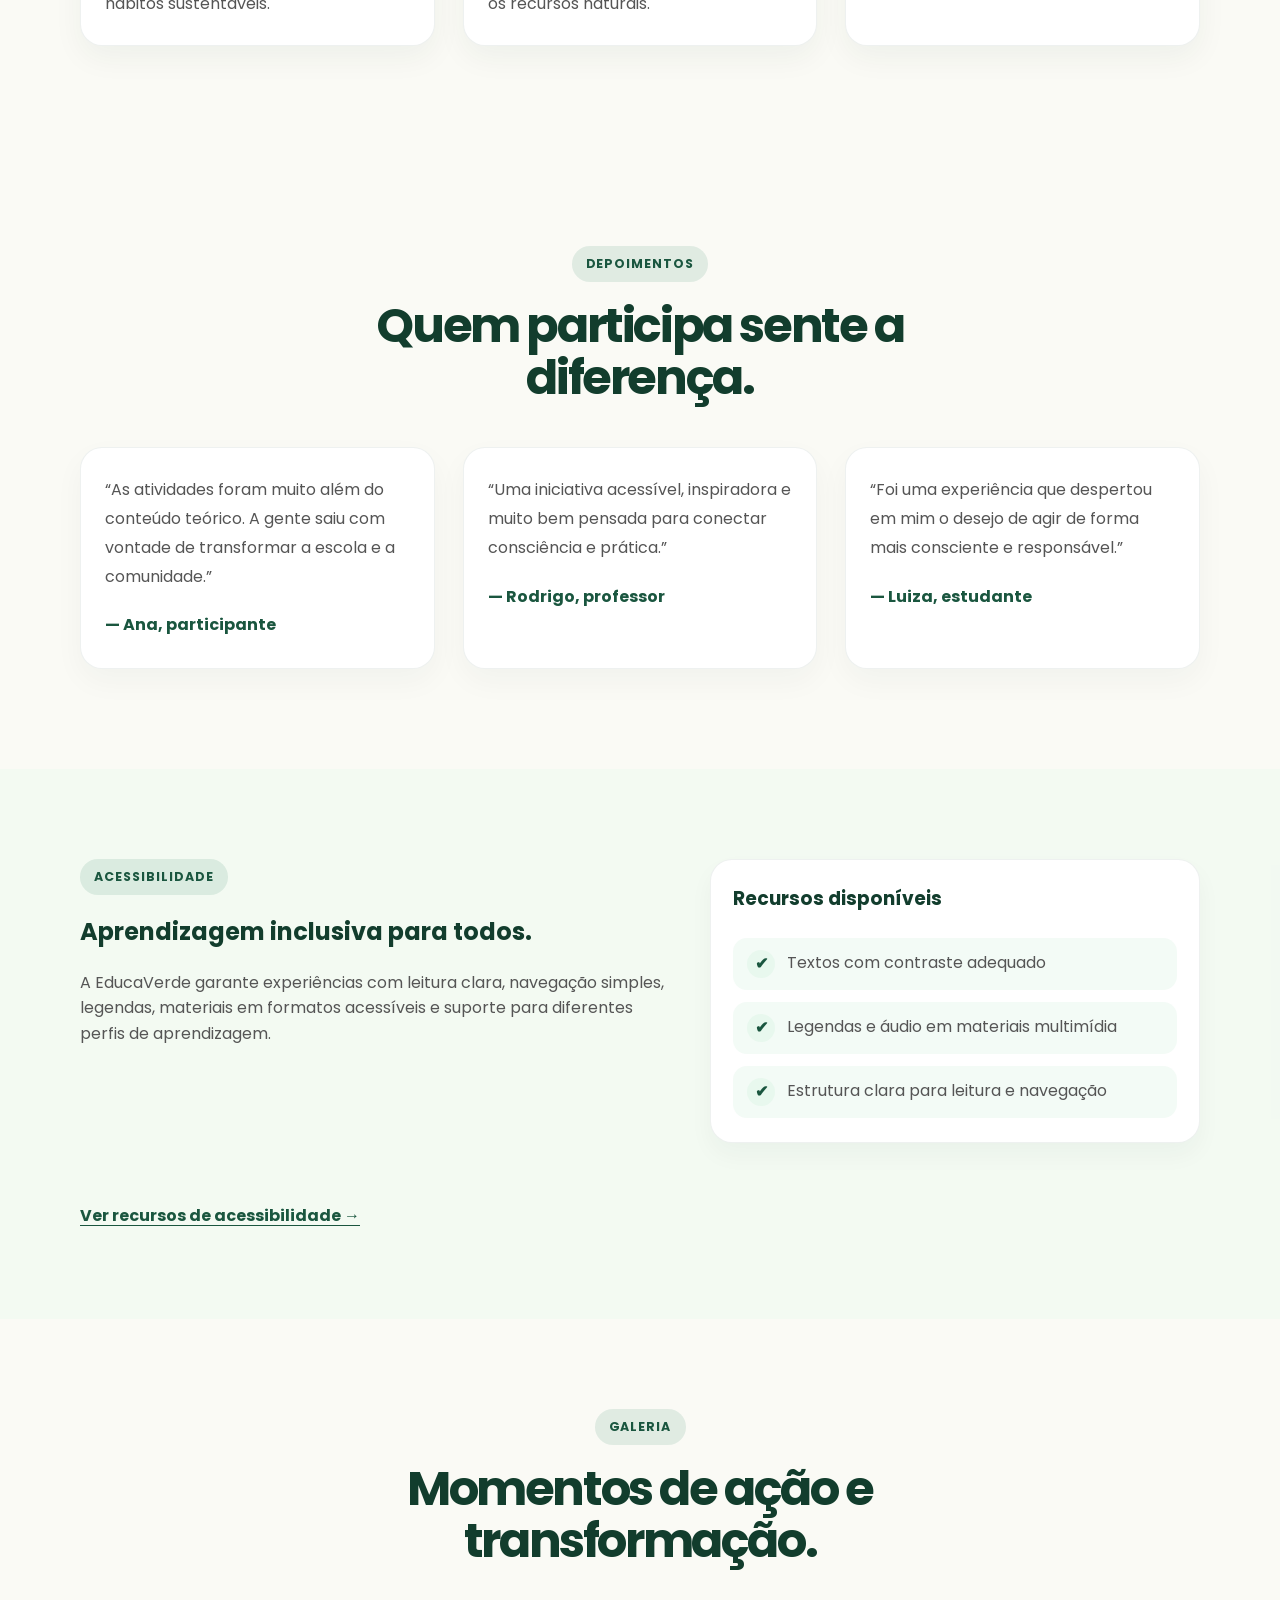
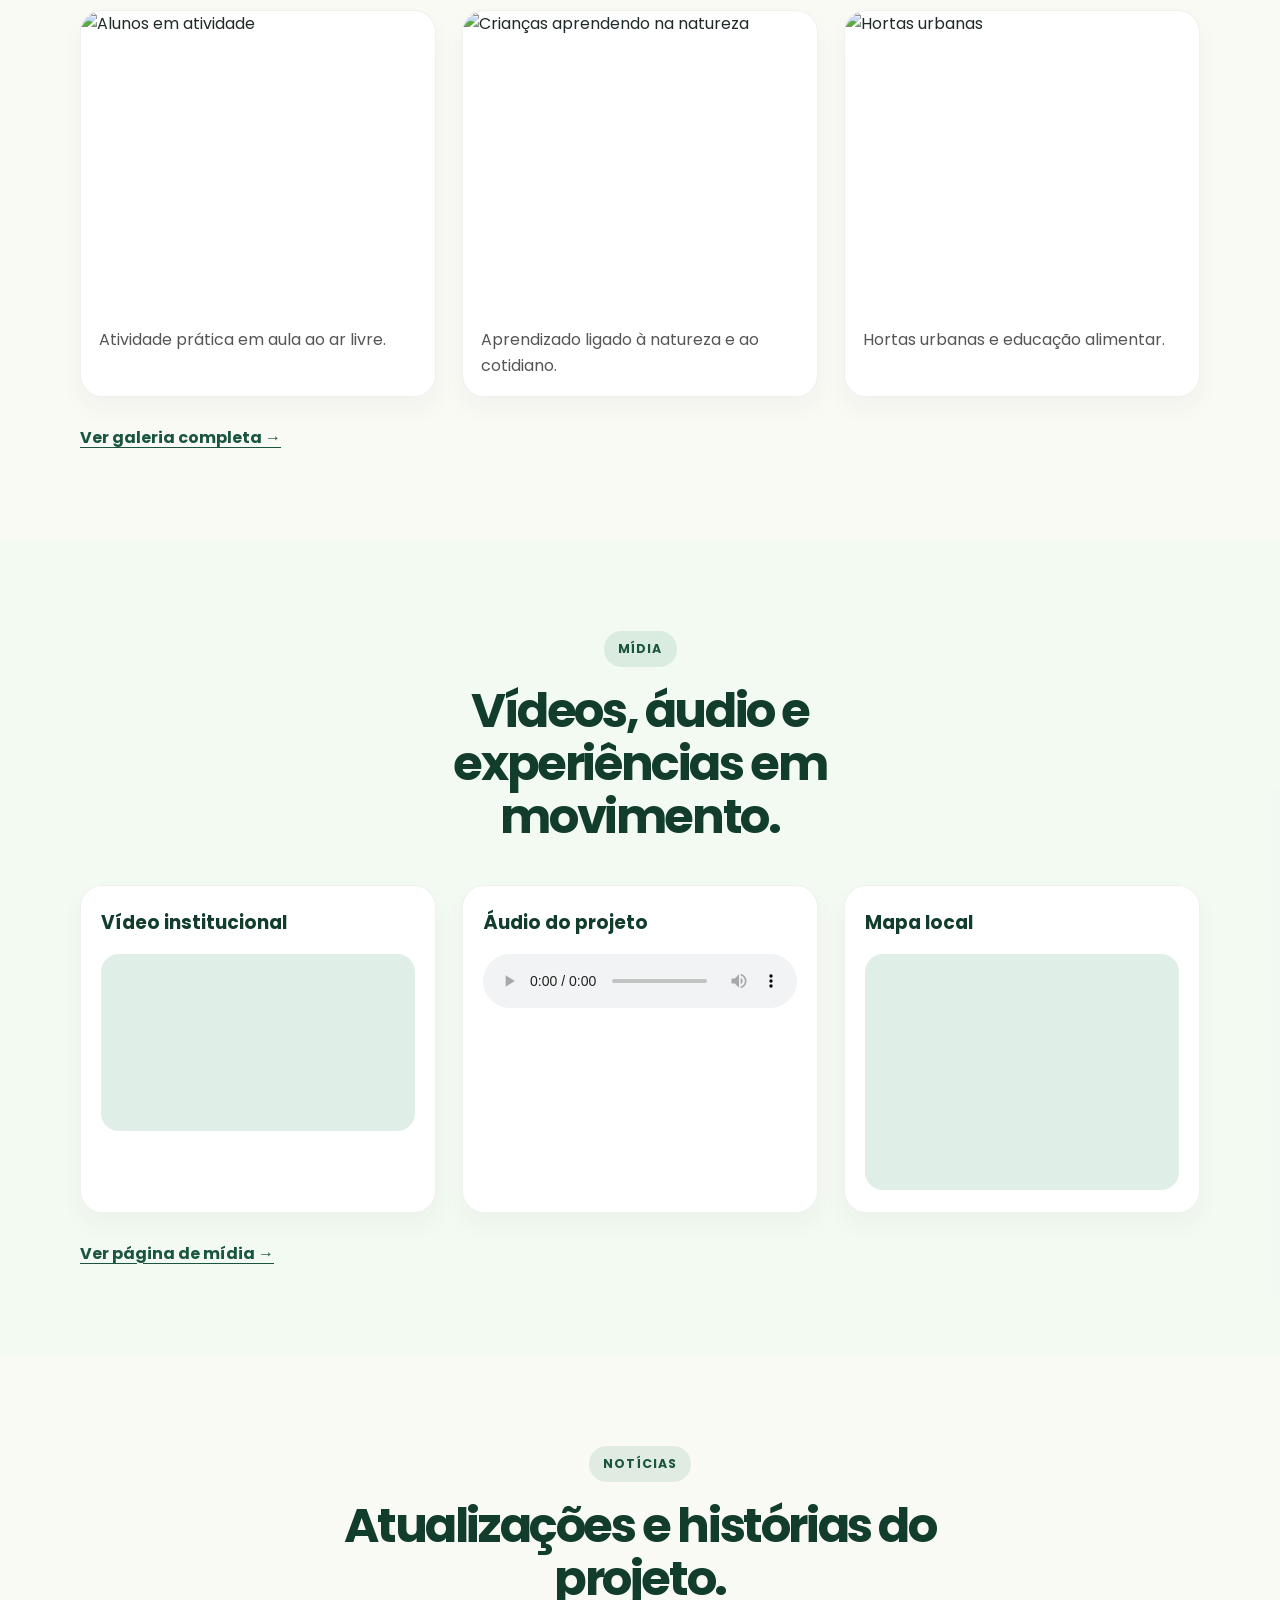
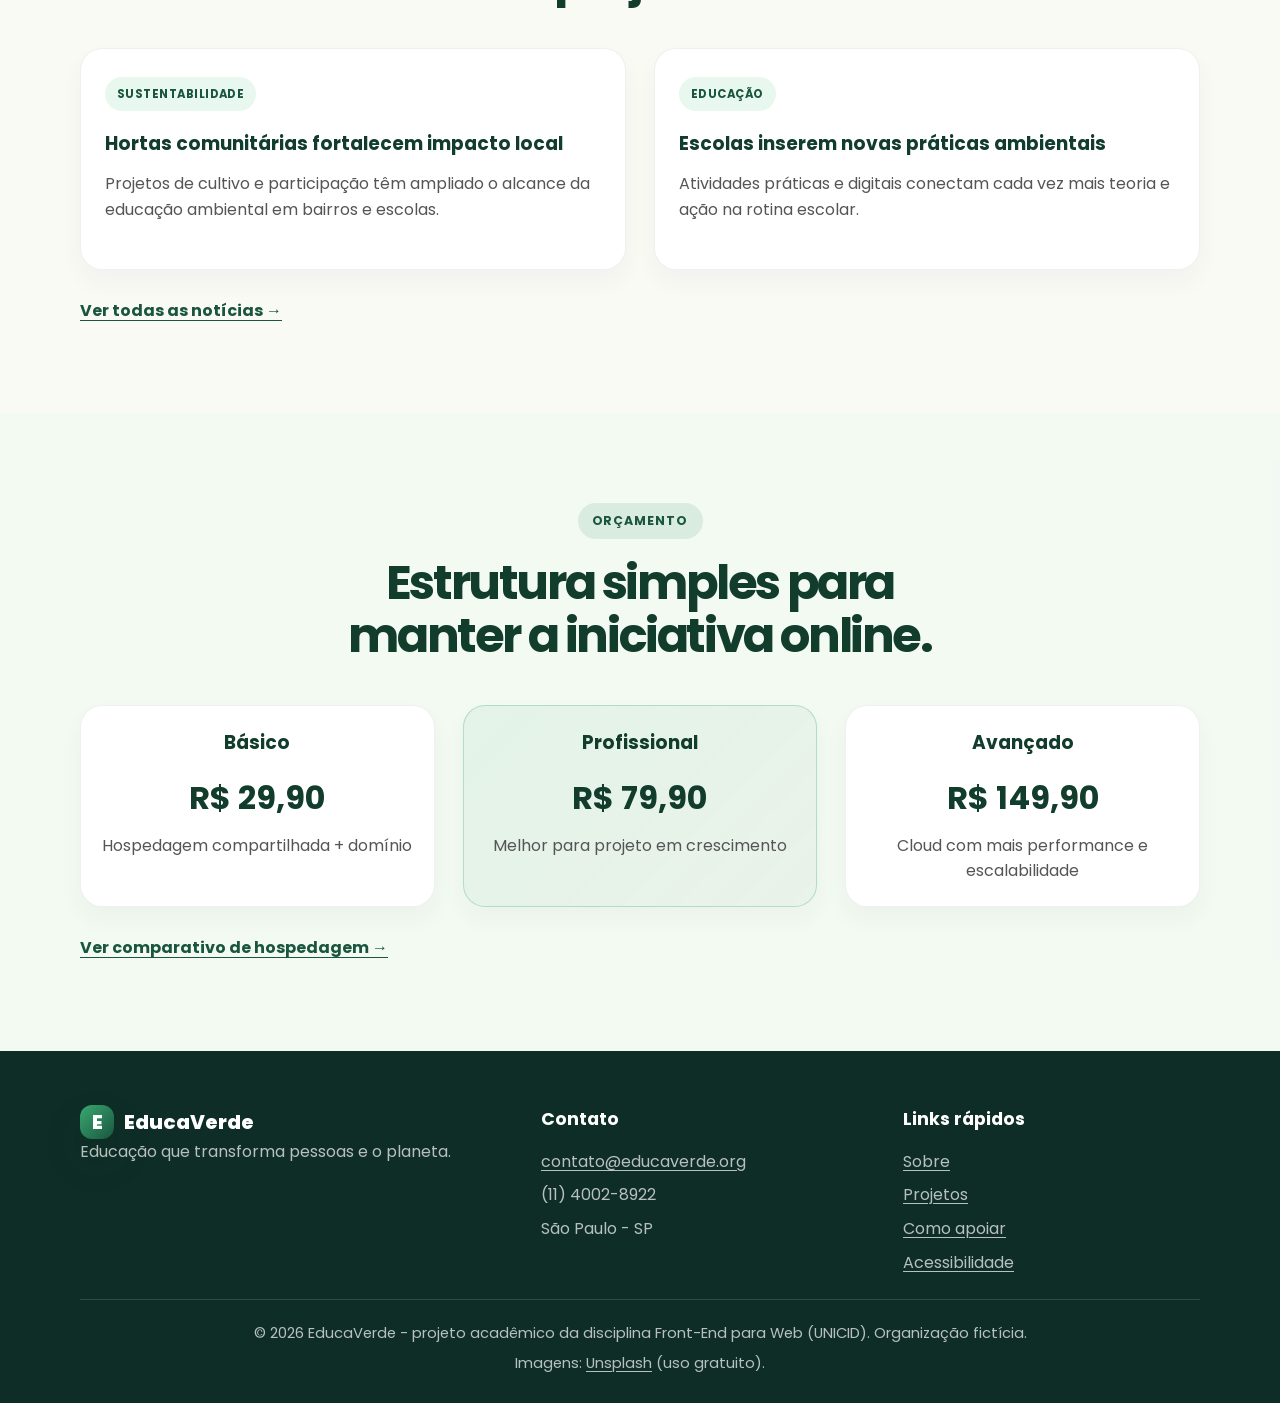
==== commit b84cc916: "Add files via upload" ====
--- a/Educaverde/index.html
+++ b/Educaverde/index.html
@@ -1,402 +1,423 @@
-<!DOCTYPE html>
-<html lang="pt-BR">
-  <head>
-    <meta charset="UTF-8" />
-    <meta name="viewport" content="width=device-width, initial-scale=1.0" />
-    <meta
-      name="description"
-      content="Educaverde - educação ambiental para gerar consciência, ação e transformação social."
-    />
-    <title>Educaverde | Educação para o futuro</title>
-    <link rel="preconnect" href="https://fonts.googleapis.com" />
-    <link rel="preconnect" href="https://fonts.gstatic.com" crossorigin />
-    <link
-      href="https://fonts.googleapis.com/css2?family=Inter:wght@400;500;600;700;800;900&display=swap"
-      rel="stylesheet"
-    />
-    <link rel="stylesheet" href="styles.css" />
-  </head>
-  <body>
-    <header class="topbar">
-      <div class="container nav">
-        <a href="#inicio" class="brand" aria-label="Educaverde home">
-          <span class="brand-mark">E</span>
-          <span>Educaverde</span>
-        </a>
-
-        <nav class="menu" aria-label="Menu principal">
-          <a href="#inicio">Início</a>
-          <a href="#sobre">Sobre</a>
-          <a href="#projetos">Projetos</a>
-          <a href="#impacto">Impacto</a>
-          <a href="#acessibilidade">Acessibilidade</a>
-          <a href="#galeria">Galeria</a>
-          <a href="#midia">Mídia</a>
-          <a href="#noticias">Notícias</a>
-          <a href="#orcamento">Orçamento</a>
-          <a href="#contato">Contato</a>
-        </nav>
-
-        <a href="#contato" class="btn btn-primary">Quero participar</a>
-      </div>
-    </header>
-
-    <main>
-      <section class="hero" id="inicio">
-        <div class="container hero-grid">
-          <div class="hero-copy">
-            <span class="eyebrow">Educação ambiental + ação</span>
-            <h1>Transformando conhecimento em cuidado com o planeta.</h1>
-            <p>
-              A Educaverde conecta escolas, jovens e comunidades em experiências de
-              aprendizagem que despertam consciência ambiental e inspiram mudanças reais.
-            </p>
-
-            <div class="hero-actions">
-              <a href="#projetos" class="btn btn-primary">Explorar trilhas</a>
-              <a href="#sobre" class="btn btn-secondary">Saiba mais</a>
-            </div>
-
-            <ul class="social-proof" aria-label="Estatísticas do projeto">
-              <li>
-                <strong>6.500+</strong>
-                <span>alunos impactados</span>
-              </li>
-              <li>
-                <strong>120</strong>
-                <span>parcerias locais</span>
-              </li>
-              <li>
-                <strong>18</strong>
-                <span>projetos ativos</span>
-              </li>
-            </ul>
-          </div>
-
-          <div class="hero-visual" aria-label="Ilustração do projeto Educaverde">
-            <div class="image-card main-card">
-              <div class="card-badge">2026</div>
-              <img
-                src="https://images.unsplash.com/photo-1522202176988-66273c2fd55f?auto=format&fit=crop&w=900&q=80"
-                alt="Estudantes em ação em projeto educativo"
-              />
-            </div>
-            <div class="mini-card mini-card-top">
-              <span class="mini-label">Próxima ação</span>
-              <strong>Hortas urbanas</strong>
-              <small>+ 200 famílias envolvidas</small>
-            </div>
-            <div class="mini-card mini-card-bottom">
-              <span class="mini-label">Impacto</span>
-              <strong>+40% de engajamento</strong>
-            </div>
-          </div>
-        </div>
-      </section>
-
-      <section class="about" id="sobre">
-        <div class="container about-grid">
-          <div class="about-image">
-            <img
-              src="https://images.unsplash.com/photo-1542810634-71277d95dcbb?auto=format&fit=crop&w=900&q=80"
-              alt="Crianças em aula sobre natureza"
-            />
-          </div>
-
-          <div class="about-copy">
-            <span class="eyebrow">Nossa missão</span>
-            <h2>Educação para gerar consciência, participação e futuro.</h2>
-            <p>
-              O Educaverde nasceu para ampliar o acesso a uma educação ambiental crítica,
-              acessível e inspiradora. Acreditamos que o caminho para transformar o mundo começa
-              com a forma como ensinamos e como envolvemos as pessoas na construção de soluções
-              sustentáveis.
-            </p>
-
-            <div class="check-list">
-              <div>
-                <strong>✔</strong>
-                <span>Conteúdos com foco em sustentabilidade e cidadania.</span>
-              </div>
-              <div>
-                <strong>✔</strong>
-                <span>Projetos voltados para comunidade e impacto local.</span>
-              </div>
-              <div>
-                <strong>✔</strong>
-                <span>Ambiente inclusivo e acessível para todos os perfis.</span>
-              </div>
-            </div>
-          </div>
-        </div>
-      </section>
-
-      <section class="features" id="projetos">
-        <div class="container">
-          <div class="section-heading">
-            <span class="eyebrow eyebrow-green">Como fazemos</span>
-            <h2>Aprender para transformar a realidade.</h2>
-          </div>
-
-          <div class="feature-grid">
-            <article class="feature-card">
-              <div class="icon-box">🌱</div>
-              <h3>Aprendizagem prática</h3>
-              <p>
-                Conteúdos alinhados à vida real, com experiências e projetos que conectam teoria e ação.
-              </p>
-            </article>
-
-            <article class="feature-card">
-              <div class="icon-box">🤝</div>
-              <h3>Comunidade ativa</h3>
-              <p>
-                Criamos redes de colaboração entre educadores, estudantes, famílias e organizações locais.
-              </p>
-            </article>
-
-            <article class="feature-card">
-              <div class="icon-box">💡</div>
-              <h3>Inovação cidadã</h3>
-              <p>
-                Estimulamos soluções criativas para desafios ambientais e sociais do cotidiano.
-              </p>
-            </article>
-          </div>
-        </div>
-      </section>
-
-      <section class="stats" id="impacto">
-        <div class="container stats-grid">
-          <div class="stat-item">
-            <strong>92%</strong>
-            <span>dos participantes relataram aumento de consciência ambiental.</span>
-          </div>
-          <div class="stat-item">
-            <strong>340</strong>
-            <span>ações comunitárias realizadas em parceria com escolas e entidades.</span>
-          </div>
-          <div class="stat-item">
-            <strong>24</strong>
-            <span>especialistas e voluntários apoiando projetos de educação e campo.</span>
-          </div>
-        </div>
-      </section>
-
-      <section class="programs" id="trilhas">
-        <div class="container">
-          <div class="section-heading center">
-            <span class="eyebrow eyebrow-green">Nossas trilhas</span>
-            <h2>Experiências que despertam protagonismo.</h2>
-          </div>
-
-          <div class="program-grid">
-            <article class="program-card">
-              <span class="tag">Sustentabilidade</span>
-              <h3>Reciclagem e consumo consciente</h3>
-              <p>Atividades práticas para entender desperdício, redução de resíduos e hábitos sustentáveis.</p>
-            </article>
-
-            <article class="program-card">
-              <span class="tag">Ciência</span>
-              <h3>Natureza e ecossistemas</h3>
-              <p>Exploração de temas como biodiversidade, clima e cuidado com os recursos naturais.</p>
-            </article>
-
-            <article class="program-card">
-              <span class="tag">Liderança</span>
-              <h3>Educação para ação</h3>
-              <p>Desenvolvimento de empatia, cidadania e capacidade de mobilizar pessoas em prol do planeta.</p>
-            </article>
-          </div>
-        </div>
-      </section>
-
-      <section class="testimonials">
-        <div class="container">
-          <div class="section-heading center">
-            <span class="eyebrow eyebrow-green">Depoimentos</span>
-            <h2>Quem participa sente a diferença.</h2>
-          </div>
-
-          <div class="testimonial-grid">
-            <blockquote>
-              “As atividades foram muito além do conteúdo teórico. A gente saiu com vontade de transformar a escola e a comunidade.”
-              <footer>— Ana, participante</footer>
-            </blockquote>
-            <blockquote>
-              “Uma iniciativa acessível, inspiradora e muito bem pensada para conectar consciência e prática.”
-              <footer>— Rodrigo, professor</footer>
-            </blockquote>
-            <blockquote>
-              “Foi uma experiência que despertou em mim o desejo de agir de forma mais consciente e responsável.”
-              <footer>— Luiza, estudante</footer>
-            </blockquote>
-          </div>
-        </div>
-      </section>
-
-      <section class="content-section muted-bg" id="acessibilidade">
-        <div class="container two-col">
-          <div>
-            <span class="eyebrow eyebrow-green">Acessibilidade</span>
-            <h2>Aprendizagem inclusiva para todos.</h2>
-            <p>
-              A Educaverde garante experiências com leitura clara, navegação simples, legendas,
-              materiais em formatos acessíveis e suporte para diferentes perfis de aprendizagem.
-            </p>
-          </div>
-
-          <div class="info-panel">
-            <h3>Recursos disponíveis</h3>
-            <ul class="check-list vertical">
-              <li><strong>✔</strong><span>Textos com contraste adequado</span></li>
-              <li><strong>✔</strong><span>Legendas e áudio em materiais multimídia</span></li>
-              <li><strong>✔</strong><span>Estrutura clara para leitura e navegação</span></li>
-            </ul>
-          </div>
-        </div>
-      </section>
-
-      <section class="content-section" id="galeria">
-        <div class="container">
-          <div class="section-heading center">
-            <span class="eyebrow eyebrow-green">Galeria</span>
-            <h2>Momentos de ação e transformação.</h2>
-          </div>
-
-          <div class="gallery-grid">
-            <figure class="gallery-item">
-              <img src="https://images.unsplash.com/photo-1497486751825-1233686d5d80?auto=format&fit=crop&w=900&q=80" alt="Alunos em atividade" />
-              <figcaption>Atividade prática em aula ao ar livre.</figcaption>
-            </figure>
-            <figure class="gallery-item">
-              <img src="https://images.unsplash.com/photo-1542810634-71277d95dcbb?auto=format&fit=crop&w=900&q=80" alt="Crianças aprendendo na natureza" />
-              <figcaption>Aprendizado ligado à natureza e ao cotidiano.</figcaption>
-            </figure>
-            <figure class="gallery-item">
-              <img src="https://images.unsplash.com/photo-1460661419201-fd4cecdf8a8b?auto=format&fit=crop&w=900&q=80" alt="Hortas urbanas" />
-              <figcaption>Hortas urbanas e educação alimentar.</figcaption>
-            </figure>
-          </div>
-        </div>
-      </section>
-
-      <section class="content-section muted-bg" id="midia">
-        <div class="container">
-          <div class="section-heading center">
-            <span class="eyebrow eyebrow-green">Mídia</span>
-            <h2>Vídeos, áudio e experiências em movimento.</h2>
-          </div>
-
-          <div class="media-grid">
-            <div class="media-card">
-              <h3>Vídeo institucional</h3>
-              <div class="video-wrap">
-                <iframe src="https://www.youtube.com/embed/5qap5aO4i9A" title="Vídeo institucional" allowfullscreen></iframe>
-              </div>
-            </div>
-            <div class="media-card">
-              <h3>Áudio do projeto</h3>
-              <audio controls>
-                <source src="https://www.soundhelix.com/examples/mp3/SoundHelix-Song-1.mp3" type="audio/mpeg" />
-                Seu navegador não suporta áudio HTML5.
-              </audio>
-            </div>
-            <div class="media-card">
-              <h3>Mapa local</h3>
-              <div class="iframe-wrap">
-                <iframe src="https://www.google.com/maps?q=Sao%20Paulo%20SP&output=embed" title="Mapa de São Paulo" loading="lazy"></iframe>
-              </div>
-            </div>
-          </div>
-        </div>
-      </section>
-
-      <section class="content-section" id="noticias">
-        <div class="container">
-          <div class="section-heading center">
-            <span class="eyebrow eyebrow-green">Notícias</span>
-            <h2>Atualizações e histórias do projeto.</h2>
-          </div>
-
-          <div class="news-grid">
-            <article class="news-card">
-              <span class="tag">Sustentabilidade</span>
-              <h3>Hortas comunitárias fortalecem impacto local</h3>
-              <p>Projetos de cultivo e participação têm ampliado o alcance da educação ambiental em bairros e escolas.</p>
-            </article>
-            <article class="news-card">
-              <span class="tag">Educação</span>
-              <h3>Escolas inserem novas práticas ambientais</h3>
-              <p>Atividades práticas e digitais conectam cada vez mais teoria e ação na rotina escolar.</p>
-            </article>
-          </div>
-        </div>
-      </section>
-
-      <section class="content-section muted-bg" id="orcamento">
-        <div class="container">
-          <div class="section-heading center">
-            <span class="eyebrow eyebrow-green">Orçamento</span>
-            <h2>Estrutura simples para manter a iniciativa online.</h2>
-          </div>
-
-          <div class="pricing-grid">
-            <div class="pricing-card">
-              <h3>Básico</h3>
-              <strong>R$ 29,90</strong>
-              <p>Hospedagem compartilhada + domínio</p>
-            </div>
-            <div class="pricing-card featured">
-              <h3>Profissional</h3>
-              <strong>R$ 79,90</strong>
-              <p>Melhor para projeto em crescimento</p>
-            </div>
-            <div class="pricing-card">
-              <h3>Avançado</h3>
-              <strong>R$ 149,90</strong>
-              <p>Cloud com mais performance e escalabilidade</p>
-            </div>
-          </div>
-        </div>
-      </section>
-    </main>
-
-    <footer class="site-footer" id="contato">
-      <div class="container footer-grid">
-        <div>
-          <a href="#inicio" class="brand footer-brand">
-            <span class="brand-mark">E</span>
-            <span>Educaverde</span>
-          </a>
-          <p>Educação ambiental para construir um futuro mais justo, saudável e sustentável.</p>
-        </div>
-
-        <div>
-          <h3>Contato</h3>
-          <ul>
-            <li>contato@educaverde.org</li>
-            <li>(11) 4002-8922</li>
-            <li>São Paulo - SP</li>
-          </ul>
-        </div>
-
-        <div>
-          <h3>Links rápidos</h3>
-          <ul>
-            <li><a href="#inicio">Início</a></li>
-            <li><a href="#sobre">Sobre</a></li>
-            <li><a href="#projetos">Projetos</a></li>
-          </ul>
-        </div>
-      </div>
-
-      <div class="container footer-bottom">
-        <span>© 2026 Educaverde. Todos os direitos reservados.</span>
-      </div>
-    </footer>
-
-    <script src="script.js"></script>
-  </body>
-</html>
+<!DOCTYPE html>
+<html lang="pt-BR">
+  <head>
+    <meta charset="UTF-8">
+    <meta name="viewport" content="width=device-width, initial-scale=1.0">
+    <meta
+      name="description"
+      content="EducaVerde - educação ambiental para gerar consciência, ação e transformação social.">
+    <title>EducaVerde | Educação para o futuro</title>
+    <link rel="preconnect" href="https://fonts.googleapis.com">
+    <link rel="preconnect" href="https://fonts.gstatic.com" crossorigin>
+    <link
+      href="https://fonts.googleapis.com/css2?family=Poppins:wght@400;500;600;700;800&amp;display=swap"
+      rel="stylesheet">
+    <link rel="icon" href="favicon.svg" type="image/svg+xml">
+    <link rel="stylesheet" href="styles.css">
+  </head>
+  <body>
+    <a class="skip-link" href="#conteudo">Pular para o conteúdo</a>
+
+    <header class="topbar">
+      <div class="container nav">
+        <a href="index.html" class="brand">
+          <span class="brand-mark" aria-hidden="true">E</span>
+          <span>EducaVerde</span>
+        </a>
+
+        <button class="menu-toggle" type="button" aria-expanded="false" aria-controls="menu-principal">
+          <span class="menu-toggle-icon" aria-hidden="true"></span>
+          <span class="menu-toggle-text">Menu</span>
+        </button>
+
+        <nav id="menu-principal" class="menu" aria-label="Menu principal">
+          <a href="index.html" aria-current="page">Início</a>
+          <a href="sobre.html">Sobre</a>
+          <a href="projetos.html">Projetos</a>
+          <a href="impacto.html">Impacto</a>
+          <a href="acessibilidade.html">Acessibilidade</a>
+          <a href="galeria.html">Galeria</a>
+          <a href="midia.html">Mídia</a>
+          <a href="noticias.html">Notícias</a>
+          <a href="contato.html">Contato</a>
+          <a href="orcamento_hospedagem.html">Orçamento</a>
+        </nav>
+
+        <div class="nav-actions">
+          <button class="contrast-toggle" type="button" aria-pressed="false" title="Ativar ou desativar alto contraste">
+            <svg aria-hidden="true" focusable="false" width="20" height="20" viewBox="0 0 20 20"><circle cx="10" cy="10" r="8.5" fill="none" stroke="currentColor" stroke-width="2"/><path d="M10 1.5a8.5 8.5 0 0 1 0 17z" fill="currentColor"/></svg>
+            <span class="sr-only">Alto contraste</span>
+          </button>
+          <a href="contato.html" class="btn btn-primary">Quero participar</a>
+        </div>
+      </div>
+    </header>
+
+    <main id="conteudo" tabindex="-1">
+      <section class="hero" id="inicio">
+        <div class="container hero-grid">
+          <div class="hero-copy">
+            <span class="eyebrow">Educação ambiental + ação</span>
+            <h1>Transformando conhecimento em cuidado com o planeta.</h1>
+            <p>
+              A EducaVerde conecta escolas, jovens e comunidades em experiências de
+              aprendizagem que despertam consciência ambiental e inspiram mudanças reais.
+            </p>
+
+            <div class="hero-actions">
+              <a href="projetos.html" class="btn btn-primary">Explorar projetos</a>
+              <a href="sobre.html" class="btn btn-secondary">Saiba mais</a>
+            </div>
+
+            <ul class="social-proof" aria-label="Estatísticas do projeto">
+              <li>
+                <strong>6.500+</strong>
+                <span>alunos impactados</span>
+              </li>
+              <li>
+                <strong>120</strong>
+                <span>parcerias locais</span>
+              </li>
+              <li>
+                <strong>18</strong>
+                <span>projetos ativos</span>
+              </li>
+            </ul>
+          </div>
+
+          <div class="hero-visual">
+            <div class="image-card main-card">
+              <div class="card-badge">2026</div>
+              <img
+                src="https://images.unsplash.com/photo-1522202176988-66273c2fd55f?auto=format&fit=crop&w=900&q=80"
+                alt="Estudantes em ação em projeto educativo">
+            </div>
+            <div class="mini-card mini-card-top">
+              <span class="mini-label">Próxima ação</span>
+              <strong>Hortas urbanas</strong>
+              <small>+ 200 famílias envolvidas</small>
+            </div>
+            <div class="mini-card mini-card-bottom">
+              <span class="mini-label">Impacto</span>
+              <strong>+40% de engajamento</strong>
+            </div>
+          </div>
+        </div>
+      </section>
+
+      <section class="about" id="sobre">
+        <div class="container about-grid">
+          <div class="about-image">
+            <img
+              src="https://images.unsplash.com/photo-1542810634-71277d95dcbb?auto=format&fit=crop&w=900&q=80"
+              alt="Crianças em aula sobre natureza">
+          </div>
+
+          <div class="about-copy">
+            <span class="eyebrow">Nossa missão</span>
+            <h2>Educação para gerar consciência, participação e futuro.</h2>
+            <p>
+              O EducaVerde nasceu para ampliar o acesso a uma educação ambiental crítica,
+              acessível e inspiradora. Acreditamos que o caminho para transformar o mundo começa
+              com a forma como ensinamos e como envolvemos as pessoas na construção de soluções
+              sustentáveis.
+            </p>
+
+            <div class="check-list">
+              <div>
+                <strong>✔</strong>
+                <span>Conteúdos com foco em sustentabilidade e cidadania.</span>
+              </div>
+              <div>
+                <strong>✔</strong>
+                <span>Projetos voltados para comunidade e impacto local.</span>
+              </div>
+              <div>
+                <strong>✔</strong>
+                <span>Ambiente inclusivo e acessível para todos os perfis.</span>
+              </div>
+            </div>
+          </div>
+          <p class="section-link"><a href="sobre.html">Conheça nossa história →</a></p>
+        </div>
+      </section>
+
+      <section class="features" id="projetos">
+        <div class="container">
+          <div class="section-heading">
+            <span class="eyebrow eyebrow-green">Como fazemos</span>
+            <h2>Aprender para transformar a realidade.</h2>
+          </div>
+
+          <div class="feature-grid">
+            <article class="feature-card">
+              <div class="icon-box">🌱</div>
+              <h3>Aprendizagem prática</h3>
+              <p>
+                Conteúdos alinhados à vida real, com experiências e projetos que conectam teoria e ação.
+              </p>
+            </article>
+
+            <article class="feature-card">
+              <div class="icon-box">🤝</div>
+              <h3>Comunidade ativa</h3>
+              <p>
+                Criamos redes de colaboração entre educadores, estudantes, famílias e organizações locais.
+              </p>
+            </article>
+
+            <article class="feature-card">
+              <div class="icon-box">💡</div>
+              <h3>Inovação cidadã</h3>
+              <p>
+                Estimulamos soluções criativas para desafios ambientais e sociais do cotidiano.
+              </p>
+            </article>
+          </div>
+          <p class="section-link"><a href="projetos.html">Ver todos os projetos →</a></p>
+        </div>
+      </section>
+
+      <section class="stats" id="impacto" aria-labelledby="titulo-impacto">
+        <h2 id="titulo-impacto" class="sr-only">Nosso impacto em números</h2>
+        <div class="container stats-grid">
+          <div class="stat-item">
+            <strong>92%</strong>
+            <span>dos participantes relataram aumento de consciência ambiental.</span>
+          </div>
+          <div class="stat-item">
+            <strong>340</strong>
+            <span>ações comunitárias realizadas em parceria com escolas e entidades.</span>
+          </div>
+          <div class="stat-item">
+            <strong>24</strong>
+            <span>especialistas e voluntários apoiando projetos de educação e campo.</span>
+          </div>
+        </div>
+        <p class="section-link section-link-light container"><a href="impacto.html">Ver todos os indicadores →</a></p>
+      </section>
+
+      <section class="programs" id="trilhas">
+        <div class="container">
+          <div class="section-heading center">
+            <span class="eyebrow eyebrow-green">Nossas trilhas</span>
+            <h2>Experiências que despertam protagonismo.</h2>
+          </div>
+
+          <div class="program-grid">
+            <article class="program-card">
+              <span class="tag">Sustentabilidade</span>
+              <h3>Reciclagem e consumo consciente</h3>
+              <p>Atividades práticas para entender desperdício, redução de resíduos e hábitos sustentáveis.</p>
+            </article>
+
+            <article class="program-card">
+              <span class="tag">Ciência</span>
+              <h3>Natureza e ecossistemas</h3>
+              <p>Exploração de temas como biodiversidade, clima e cuidado com os recursos naturais.</p>
+            </article>
+
+            <article class="program-card">
+              <span class="tag">Liderança</span>
+              <h3>Educação para ação</h3>
+              <p>Desenvolvimento de empatia, cidadania e capacidade de mobilizar pessoas em prol do planeta.</p>
+            </article>
+          </div>
+        </div>
+      </section>
+
+      <section class="testimonials">
+        <div class="container">
+          <div class="section-heading center">
+            <span class="eyebrow eyebrow-green">Depoimentos</span>
+            <h2>Quem participa sente a diferença.</h2>
+          </div>
+
+          <div class="testimonial-grid">
+            <blockquote>
+              “As atividades foram muito além do conteúdo teórico. A gente saiu com vontade de transformar a escola e a comunidade.”
+              <footer>— Ana, participante</footer>
+            </blockquote>
+            <blockquote>
+              “Uma iniciativa acessível, inspiradora e muito bem pensada para conectar consciência e prática.”
+              <footer>— Rodrigo, professor</footer>
+            </blockquote>
+            <blockquote>
+              “Foi uma experiência que despertou em mim o desejo de agir de forma mais consciente e responsável.”
+              <footer>— Luiza, estudante</footer>
+            </blockquote>
+          </div>
+        </div>
+      </section>
+
+      <section class="content-section muted-bg" id="acessibilidade">
+        <div class="container two-col">
+          <div>
+            <span class="eyebrow eyebrow-green">Acessibilidade</span>
+            <h2>Aprendizagem inclusiva para todos.</h2>
+            <p>
+              A EducaVerde garante experiências com leitura clara, navegação simples, legendas,
+              materiais em formatos acessíveis e suporte para diferentes perfis de aprendizagem.
+            </p>
+          </div>
+
+          <div class="info-panel">
+            <h3>Recursos disponíveis</h3>
+            <ul class="check-list vertical">
+              <li><strong>✔</strong><span>Textos com contraste adequado</span></li>
+              <li><strong>✔</strong><span>Legendas e áudio em materiais multimídia</span></li>
+              <li><strong>✔</strong><span>Estrutura clara para leitura e navegação</span></li>
+            </ul>
+          </div>
+          <p class="section-link"><a href="acessibilidade.html">Ver recursos de acessibilidade →</a></p>
+        </div>
+      </section>
+
+      <section class="content-section" id="galeria">
+        <div class="container">
+          <div class="section-heading center">
+            <span class="eyebrow eyebrow-green">Galeria</span>
+            <h2>Momentos de ação e transformação.</h2>
+          </div>
+
+          <div class="gallery-grid">
+            <figure class="gallery-item">
+              <img src="https://images.unsplash.com/photo-1497486751825-1233686d5d80?auto=format&fit=crop&w=900&q=80" alt="Alunos em atividade">
+              <figcaption>Atividade prática em aula ao ar livre.</figcaption>
+            </figure>
+            <figure class="gallery-item">
+              <img src="https://images.unsplash.com/photo-1542810634-71277d95dcbb?auto=format&fit=crop&w=900&q=80" alt="Crianças aprendendo na natureza">
+              <figcaption>Aprendizado ligado à natureza e ao cotidiano.</figcaption>
+            </figure>
+            <figure class="gallery-item">
+              <img src="https://images.unsplash.com/photo-1460661419201-fd4cecdf8a8b?auto=format&fit=crop&w=900&q=80" alt="Hortas urbanas">
+              <figcaption>Hortas urbanas e educação alimentar.</figcaption>
+            </figure>
+          </div>
+          <p class="section-link"><a href="galeria.html">Ver galeria completa →</a></p>
+        </div>
+      </section>
+
+      <section class="content-section muted-bg" id="midia">
+        <div class="container">
+          <div class="section-heading center">
+            <span class="eyebrow eyebrow-green">Mídia</span>
+            <h2>Vídeos, áudio e experiências em movimento.</h2>
+          </div>
+
+          <div class="media-grid">
+            <div class="media-card">
+              <h3>Vídeo institucional</h3>
+              <div class="video-wrap">
+                <iframe src="https://www.youtube-nocookie.com/embed/KWIEnztOXJU" title="Documentário O lixo nosso de cada dia (YouTube)" loading="lazy" allowfullscreen></iframe>
+              </div>
+            </div>
+            <div class="media-card">
+              <h3>Áudio do projeto</h3>
+              <audio controls>
+                <source src="https://www.soundhelix.com/examples/mp3/SoundHelix-Song-1.mp3" type="audio/mpeg">
+                Seu navegador não suporta áudio HTML5.
+              </audio>
+            </div>
+            <div class="media-card">
+              <h3>Mapa local</h3>
+              <div class="iframe-wrap">
+                <iframe src="https://www.google.com/maps?q=Sao%20Paulo%20SP&output=embed" title="Mapa de São Paulo (Google Maps)" loading="lazy"></iframe>
+              </div>
+            </div>
+          </div>
+          <p class="section-link"><a href="midia.html">Ver página de mídia →</a></p>
+        </div>
+      </section>
+
+      <section class="content-section" id="noticias">
+        <div class="container">
+          <div class="section-heading center">
+            <span class="eyebrow eyebrow-green">Notícias</span>
+            <h2>Atualizações e histórias do projeto.</h2>
+          </div>
+
+          <div class="news-grid">
+            <article class="news-card">
+              <span class="tag">Sustentabilidade</span>
+              <h3>Hortas comunitárias fortalecem impacto local</h3>
+              <p>Projetos de cultivo e participação têm ampliado o alcance da educação ambiental em bairros e escolas.</p>
+            </article>
+            <article class="news-card">
+              <span class="tag">Educação</span>
+              <h3>Escolas inserem novas práticas ambientais</h3>
+              <p>Atividades práticas e digitais conectam cada vez mais teoria e ação na rotina escolar.</p>
+            </article>
+          </div>
+          <p class="section-link"><a href="noticias.html">Ver todas as notícias →</a></p>
+        </div>
+      </section>
+
+      <section class="content-section muted-bg" id="orcamento">
+        <div class="container">
+          <div class="section-heading center">
+            <span class="eyebrow eyebrow-green">Orçamento</span>
+            <h2>Estrutura simples para manter a iniciativa online.</h2>
+          </div>
+
+          <div class="pricing-grid">
+            <div class="pricing-card">
+              <h3>Básico</h3>
+              <strong>R$ 29,90</strong>
+              <p>Hospedagem compartilhada + domínio</p>
+            </div>
+            <div class="pricing-card featured">
+              <h3>Profissional</h3>
+              <strong>R$ 79,90</strong>
+              <p>Melhor para projeto em crescimento</p>
+            </div>
+            <div class="pricing-card">
+              <h3>Avançado</h3>
+              <strong>R$ 149,90</strong>
+              <p>Cloud com mais performance e escalabilidade</p>
+            </div>
+          </div>
+          <p class="section-link"><a href="orcamento_hospedagem.html">Ver comparativo de hospedagem →</a></p>
+        </div>
+      </section>
+    </main>
+
+    <footer class="site-footer">
+      <div class="container footer-grid">
+        <div>
+          <a href="index.html" class="brand footer-brand">
+            <span class="brand-mark" aria-hidden="true">E</span>
+            <span>EducaVerde</span>
+          </a>
+          <p>Educação que transforma pessoas e o planeta.</p>
+        </div>
+
+        <div>
+          <h2 class="footer-title">Contato</h2>
+          <ul>
+            <li><a href="mailto:contato@educaverde.org">contato@educaverde.org</a></li>
+            <li>(11) 4002-8922</li>
+            <li>São Paulo - SP</li>
+          </ul>
+        </div>
+
+        <div>
+          <h2 class="footer-title">Links rápidos</h2>
+          <ul>
+            <li><a href="sobre.html">Sobre</a></li>
+            <li><a href="projetos.html">Projetos</a></li>
+            <li><a href="contato.html#apoie">Como apoiar</a></li>
+            <li><a href="acessibilidade.html">Acessibilidade</a></li>
+          </ul>
+        </div>
+      </div>
+
+      <div class="container footer-bottom">
+        <p>© 2026 EducaVerde - projeto acadêmico da disciplina Front-End para Web (UNICID). Organização fictícia.</p>
+        <p>Imagens: <a href="https://unsplash.com/" rel="noopener">Unsplash</a> (uso gratuito).</p>
+      </div>
+    </footer>
+
+    <script src="script.js"></script>
+  </body>
+</html>
--- a/Educaverde/styles.css
+++ b/Educaverde/styles.css
@@ -1,1241 +1,1868 @@
-:root {
-  --green-900: #123d2d;
-  --green-800: #1a563f;
-  --green-700: #277a5a;
-  --green-600: #39a871;
-  --green-500: #70d59a;
-  --green-100: #e8f8ee;
-  --green-50: #f2fbf5;
-  --cream: #fafaf5;
-  --white: #ffffff;
-  --text: #1f2a2a;
-  --muted: #566768;
-  --shadow: 0 20px 45px rgba(25, 77, 59, 0.12);
-  --radius: 22px;
-}
-
-* {
-  box-sizing: border-box;
-  margin: 0;
-  padding: 0;
-}
-
-html {
-  scroll-behavior: smooth;
-  scroll-padding-top: 100px;
-}
-
-body {
-  font-family: "Inter", sans-serif;
-  background: var(--cream);
-  color: var(--text);
-  line-height: 1.6;
-}
-
-a {
-  text-decoration: none;
-  color: inherit;
-}
-
-img {
-  max-width: 100%;
-  display: block;
-}
-
-.container {
-  width: min(1120px, calc(100% - 32px));
-  margin: 0 auto;
-}
-
-.topbar {
-  position: sticky;
-  top: 0;
-  z-index: 20;
-  background: rgba(250, 250, 245, 0.88);
-  backdrop-filter: blur(10px);
-  border-bottom: 1px solid rgba(18, 61, 45, 0.08);
-}
-
-.nav {
-  display: flex;
-  align-items: center;
-  justify-content: space-between;
-  min-height: 84px;
-  gap: 24px;
-}
-
-.brand {
-  display: inline-flex;
-  align-items: center;
-  gap: 10px;
-  font-weight: 800;
-  font-size: 1.25rem;
-  color: var(--green-900);
-}
-
-.brand-mark {
-  display: inline-flex;
-  align-items: center;
-  justify-content: center;
-  width: 34px;
-  height: 34px;
-  border-radius: 12px;
-  background: linear-gradient(135deg, var(--green-600), var(--green-800));
-  color: var(--white);
-  box-shadow: var(--shadow);
-}
-
-.menu {
-  display: flex;
-  align-items: center;
-  gap: 28px;
-  color: var(--muted);
-  font-size: 0.96rem;
-  font-weight: 500;
-}
-
-.menu a {
-  transition: color 0.2s ease, background-color 0.2s ease, border-color 0.2s ease;
-  padding: 8px 12px;
-  border-radius: 999px;
-  border: 1px solid transparent;
-}
-
-.menu a:hover,
-.menu a:focus-visible {
-  color: var(--green-800);
-  background: rgba(57, 168, 113, 0.08);
-}
-
-.menu a.active {
-  background: rgba(57, 168, 113, 0.12);
-  color: var(--green-900);
-  border-color: rgba(39, 122, 90, 0.18);
-  font-weight: 700;
-}
-
-.btn {
-  display: inline-flex;
-  align-items: center;
-  justify-content: center;
-  border-radius: 999px;
-  padding: 0.9rem 1.6rem;
-  font-weight: 700;
-  transition: transform 0.2s ease, box-shadow 0.2s ease;
-}
-
-.btn:hover,
-.btn:focus-visible {
-  transform: translateY(-1px);
-}
-
-.btn-primary {
-  background: linear-gradient(135deg, var(--green-600), var(--green-800));
-  color: var(--white);
-  box-shadow: 0 14px 25px rgba(39, 122, 90, 0.25);
-}
-
-.btn-secondary {
-  background: var(--white);
-  color: var(--green-900);
-  border: 1px solid rgba(18, 61, 45, 0.12);
-}
-
-.hero {
-  position: relative;
-  overflow: hidden;
-  padding: 64px 0 32px;
-  background:
-    radial-gradient(circle at top left, rgba(112, 213, 154, 0.22), transparent 35%),
-    linear-gradient(180deg, rgba(255,255,255,0.4), rgba(232,248,238,0.8));
-}
-
-.hero-grid {
-  display: grid;
-  grid-template-columns: 1.1fr 0.9fr;
-  align-items: center;
-  gap: 52px;
-}
-
-.eyebrow {
-  display: inline-block;
-  margin-bottom: 18px;
-  padding: 8px 14px;
-  border-radius: 999px;
-  background: rgba(57, 168, 113, 0.12);
-  color: var(--green-800);
-  font-size: 0.78rem;
-  font-weight: 700;
-  letter-spacing: 0.08em;
-  text-transform: uppercase;
-}
-
-.eyebrow-green {
-  background: rgba(39, 122, 90, 0.12);
-}
-
-.hero-copy h1 {
-  font-size: clamp(2.5rem, 5vw, 5rem);
-  line-height: 1.05;
-  letter-spacing: -0.06em;
-  color: var(--green-900);
-  max-width: 600px;
-}
-
-.hero-copy p {
-  max-width: 550px;
-  margin-top: 20px;
-  color: var(--muted);
-  font-size: 1.08rem;
-}
-
-.hero-actions {
-  display: flex;
-  flex-wrap: wrap;
-  gap: 16px;
-  margin-top: 30px;
-}
-
-.social-proof {
-  list-style: none;
-  display: flex;
-  flex-wrap: wrap;
-  gap: 28px;
-  margin-top: 36px;
-}
-
-.social-proof li {
-  display: flex;
-  flex-direction: column;
-  gap: 6px;
-}
-
-.social-proof strong {
-  font-size: 1.8rem;
-  color: var(--green-900);
-}
-
-.social-proof span {
-  color: var(--muted);
-  font-size: 0.9rem;
-}
-
-.hero-visual {
-  position: relative;
-  min-height: 540px;
-}
-
-.image-card {
-  position: absolute;
-  right: 30px;
-  top: 34px;
-  width: min(100%, 520px);
-  border-radius: 28px;
-  overflow: hidden;
-  box-shadow: var(--shadow);
-  border: 8px solid rgba(255,255,255,0.7);
-}
-
-.image-card img {
-  width: 100%;
-  height: 620px;
-  object-fit: cover;
-}
-
-.card-badge {
-  position: absolute;
-  left: 24px;
-  top: 24px;
-  z-index: 1;
-  background: rgba(255,255,255,0.9);
-  color: var(--green-900);
-  padding: 0.5rem 0.8rem;
-  border-radius: 999px;
-  font-weight: 800;
-}
-
-.mini-card {
-  position: absolute;
-  background: rgba(255,255,255,0.96);
-  padding: 1rem 1.1rem;
-  border-radius: 18px;
-  box-shadow: var(--shadow);
-  border: 1px solid rgba(18, 61, 45, 0.06);
-}
-
-.mini-card-top {
-  left: 0;
-  top: 80px;
-}
-
-.mini-card-bottom {
-  right: 0;
-  bottom: 20px;
-}
-
-.mini-label {
-  display: block;
-  color: var(--muted);
-  font-size: 0.72rem;
-  margin-bottom: 0.3rem;
-}
-
-.mini-card strong {
-  display: block;
-  font-size: 1.1rem;
-  color: var(--green-900);
-}
-
-.mini-card small {
-  color: var(--muted);
-}
-
-.features,
-.programs,
-.testimonials,
-.about {
-  padding: 100px 0;
-}
-
-.section-heading {
-  margin-bottom: 42px;
-}
-
-.section-heading h2 {
-  max-width: 620px;
-  font-size: clamp(2rem, 4vw, 3rem);
-  line-height: 1.1;
-  letter-spacing: -0.05em;
-  color: var(--green-900);
-}
-
-.center {
-  text-align: center;
-}
-
-.center h2 {
-  margin: 0 auto;
-}
-
-.feature-grid {
-  display: grid;
-  grid-template-columns: repeat(3, minmax(0, 1fr));
-  gap: 28px;
-}
-
-.feature-card {
-  background: var(--white);
-  border: 1px solid rgba(18, 61, 45, 0.07);
-  border-radius: var(--radius);
-  padding: 28px 24px;
-  box-shadow: 0 10px 30px rgba(18,61,45,0.05);
-}
-
-.icon-box {
-  width: 60px;
-  height: 60px;
-  display: grid;
-  place-items: center;
-  border-radius: 18px;
-  margin-bottom: 20px;
-  background: linear-gradient(135deg, var(--green-100), rgba(112, 213, 154, 0.3));
-  font-size: 1.8rem;
-}
-
-.feature-card h3 {
-  margin-bottom: 12px;
-  color: var(--green-900);
-  font-size: 1.3rem;
-}
-
-.feature-card p,
-.about-copy p,
-.program-card p,
-.testimonial-grid blockquote {
-  color: var(--muted);
-}
-
-.about-grid {
-  display: grid;
-  grid-template-columns: 0.95fr 1.05fr;
-  gap: 48px;
-  align-items: center;
-}
-
-.about-image img {
-  width: 100%;
-  height: 560px;
-  object-fit: cover;
-  border-radius: 30px;
-  box-shadow: var(--shadow);
-}
-
-.about-copy h2 {
-  font-size: clamp(2rem, 4vw, 3rem);
-  line-height: 1.12;
-  letter-spacing: -0.05em;
-  color: var(--green-900);
-  margin-bottom: 20px;
-}
-
-.check-list {
-  margin-top: 24px;
-  display: grid;
-  gap: 18px;
-}
-
-.check-list div {
-  display: flex;
-  align-items: flex-start;
-  gap: 12px;
-}
-
-.check-list strong {
-  width: 28px;
-  height: 28px;
-  border-radius: 50%;
-  display: inline-flex;
-  align-items: center;
-  justify-content: center;
-  color: var(--green-800);
-  background: var(--green-100);
-  font-size: 1rem;
-}
-
-.stats {
-  background: linear-gradient(135deg, var(--green-900), var(--green-700));
-  color: var(--white);
-  padding: 44px 0;
-}
-
-.stats-grid {
-  display: grid;
-  grid-template-columns: repeat(3, minmax(0, 1fr));
-  gap: 24px;
-}
-
-.stat-item {
-  padding: 18px 20px;
-  text-align: center;
-}
-
-.stat-item strong {
-  display: block;
-  font-size: clamp(2.1rem, 4vw, 3rem);
-  margin-bottom: 12px;
-}
-
-.stat-item span {
-  color: rgba(255,255,255,0.8);
-}
-
-.program-grid {
-  display: grid;
-  grid-template-columns: repeat(3, minmax(0, 1fr));
-  gap: 28px;
-}
-
-.program-card {
-  padding: 28px 24px;
-  background: var(--white);
-  border-radius: var(--radius);
-  border: 1px solid rgba(18, 61, 45, 0.07);
-  box-shadow: 0 12px 30px rgba(18,61,45,0.05);
-}
-
-.tag {
-  display: inline-block;
-  background: var(--green-100);
-  color: var(--green-800);
-  border-radius: 999px;
-  padding: 8px 12px;
-  font-size: 0.72rem;
-  font-weight: 700;
-  letter-spacing: 0.04em;
-  text-transform: uppercase;
-  margin-bottom: 18px;
-}
-
-.program-card h3 {
-  margin-bottom: 12px;
-  color: var(--green-900);
-  font-size: 1.5rem;
-}
-
-.testimonial-grid {
-  display: grid;
-  grid-template-columns: repeat(3, minmax(0, 1fr));
-  gap: 28px;
-}
-
-.testimonial-grid blockquote {
-  background: var(--white);
-  border-radius: var(--radius);
-  padding: 28px 24px;
-  border: 1px solid rgba(18, 61, 45, 0.07);
-  box-shadow: 0 12px 30px rgba(18,61,45,0.04);
-  font-size: 1rem;
-  line-height: 1.8;
-}
-
-.testimonial-grid footer {
-  margin-top: 20px;
-  color: var(--green-800);
-  font-weight: 700;
-}
-
-.site-footer {
-  background: #0e2d26;
-  color: rgba(255,255,255,0.82);
-  padding-top: 54px;
-}
-
-.footer-grid {
-  display: grid;
-  grid-template-columns: 1.3fr 1fr 0.9fr;
-  gap: 32px;
-  padding-bottom: 24px;
-}
-
-.footer-brand {
-  color: var(--white);
-}
-
-.site-footer h3 {
-  margin-bottom: 16px;
-  color: var(--white);
-}
-
-.site-footer p,
-.site-footer ul {
-  color: rgba(255,255,255,0.7);
-}
-
-.site-footer ul {
-  list-style: none;
-  display: grid;
-  gap: 8px;
-}
-
-.footer-bottom {
-  border-top: 1px solid rgba(255,255,255,0.14);
-  padding: 22px 0 28px;
-  text-align: center;
-  color: rgba(255,255,255,0.7);
-  font-size: 0.92rem;
-}
-
-.content-section {
-  padding: 100px 0;
-}
-
-.muted-bg {
-  background: rgba(232, 248, 238, 0.45);
-}
-
-.two-col {
-  display: grid;
-  grid-template-columns: 1.1fr 0.9fr;
-  gap: 32px;
-  align-items: start;
-}
-
-.two-col h2,
-.info-panel h3 {
-  color: var(--green-900);
-  margin-bottom: 18px;
-}
-
-.two-col p {
-  color: var(--muted);
-  max-width: 620px;
-}
-
-.info-panel {
-  background: var(--white);
-  border: 1px solid rgba(18, 61, 45, 0.07);
-  border-radius: var(--radius);
-  box-shadow: 0 12px 24px rgba(18,61,45,0.04);
-  padding: 24px 22px;
-}
-
-.check-list.vertical {
-  display: grid;
-  gap: 12px;
-}
-
-.check-list.vertical li {
-  display: flex;
-  align-items: flex-start;
-  gap: 12px;
-  background: rgba(232,248,238,0.5);
-  border-radius: 14px;
-  padding: 12px 14px;
-}
-
-.gallery-grid,
-.media-grid,
-.news-grid,
-.pricing-grid {
-  display: grid;
-  gap: 28px;
-}
-
-.gallery-grid {
-  grid-template-columns: repeat(3, minmax(0, 1fr));
-}
-
-.gallery-item {
-  background: var(--white);
-  border: 1px solid rgba(18, 61, 45, 0.07);
-  border-radius: var(--radius);
-  overflow: hidden;
-  box-shadow: 0 12px 24px rgba(18,61,45,0.04);
-}
-
-.gallery-item img {
-  width: 100%;
-  height: 300px;
-  object-fit: cover;
-}
-
-.gallery-item figcaption {
-  padding: 16px 18px 18px;
-  color: var(--muted);
-}
-
-.media-grid {
-  grid-template-columns: repeat(3, minmax(0, 1fr));
-}
-
-.media-card,
-.news-card,
-.pricing-card {
-  background: var(--white);
-  border: 1px solid rgba(18, 61, 45, 0.07);
-  border-radius: var(--radius);
-  padding: 22px 20px;
-  box-shadow: 0 12px 24px rgba(18,61,45,0.04);
-}
-
-.media-card h3,
-.news-card h3,
-.pricing-card h3 {
-  color: var(--green-900);
-  margin-bottom: 14px;
-}
-
-.video-wrap,
-.iframe-wrap {
-  position: relative;
-  width: 100%;
-  overflow: hidden;
-  border-radius: 18px;
-  background: #dfeee6;
-}
-
-.video-wrap {
-  aspect-ratio: 16 / 9;
-}
-
-.iframe-wrap {
-  aspect-ratio: 16 / 12;
-}
-
-.video-wrap iframe,
-.iframe-wrap iframe {
-  width: 100%;
-  height: 100%;
-  border: 0;
-}
-
-audio {
-  width: 100%;
-}
-
-.news-grid {
-  grid-template-columns: repeat(2, minmax(0, 1fr));
-}
-
-.news-card p,
-.pricing-card p {
-  color: var(--muted);
-}
-
-.pricing-grid {
-  grid-template-columns: repeat(3, minmax(0, 1fr));
-}
-
-.pricing-card {
-  text-align: center;
-}
-
-.pricing-card strong {
-  display: block;
-  font-size: 2rem;
-  color: var(--green-900);
-  margin-bottom: 10px;
-}
-
-.pricing-card.featured {
-  background: linear-gradient(135deg, rgba(57, 168, 113, 0.08), rgba(18, 61, 45, 0.04));
-  border-color: rgba(57, 168, 113, 0.3);
-}
-
-.page-hero {
-  padding: 90px 0 60px;
-  background: linear-gradient(180deg, rgba(232, 248, 238, 0.8), rgba(255,255,255,0.35));
-}
-
-.page-hero h1 {
-  font-size: clamp(2.4rem, 5vw, 4.2rem);
-  line-height: 1.08;
-  letter-spacing: -0.06em;
-  color: var(--green-900);
-  max-width: 760px;
-}
-
-.page-hero p {
-  max-width: 700px;
-  margin-top: 18px;
-  color: var(--muted);
-  font-size: 1.08rem;
-}
-
-.narrow {
-  max-width: 860px;
-}
-
-.content-section {
-  padding: 90px 0;
-}
-
-.muted-bg {
-  background: rgba(232, 248, 238, 0.45);
-}
-
-.two-col,
-.contact-grid {
-  display: grid;
-  grid-template-columns: 1.1fr 0.9fr;
-  gap: 32px;
-  align-items: start;
-}
-
-.two-col h2,
-.info-panel h3,
-.team-panel h3 {
-  color: var(--green-900);
-  margin-bottom: 18px;
-}
-
-.two-col p,
-.feature-list,
-.info-panel,
-.team-list span {
-  color: var(--muted);
-}
-
-.feature-list {
-  list-style: none;
-  display: grid;
-  gap: 12px;
-  margin-top: 18px;
-  padding-left: 0;
-}
-
-.feature-list li {
-  display: flex;
-  align-items: flex-start;
-  gap: 12px;
-  background: rgba(255,255,255,0.75);
-  border: 1px solid rgba(18, 61, 45, 0.06);
-  border-radius: 16px;
-  padding: 14px 16px;
-}
-
-.info-panel,
-.card-panel,
-.chart-card,
-.contact-form,
-.team-panel,
-.news-card,
-.media-card,
-.gallery-item,
-.mini-card-panel {
-  background: var(--white);
-  border-radius: var(--radius);
-  border: 1px solid rgba(18, 61, 45, 0.07);
-  box-shadow: 0 12px 24px rgba(18,61,45,0.04);
-}
-
-.info-panel {
-  padding: 24px 22px;
-}
-
-.check-list {
-  list-style: none;
-  display: grid;
-  gap: 14px;
-}
-
-.check-list li {
-  display: flex;
-  align-items: flex-start;
-  gap: 12px;
-}
-
-.check-list.vertical li {
-  background: rgba(232,248,238,0.5);
-  border-radius: 14px;
-  padding: 12px 14px;
-}
-
-.card-grid {
-  display: grid;
-  gap: 28px;
-}
-
-.three-col {
-  grid-template-columns: repeat(3, minmax(0, 1fr));
-}
-
-.four-col {
-  grid-template-columns: repeat(4, minmax(0, 1fr));
-}
-
-.mini-card-panel {
-  padding: 28px 22px;
-}
-
-.mini-card-panel h3 {
-  color: var(--green-900);
-  margin-bottom: 10px;
-}
-
-.mini-card-panel p {
-  color: var(--muted);
-}
-
-.timeline {
-  display: grid;
-  gap: 22px;
-  margin-top: 28px;
-}
-
-.timeline-item {
-  display: grid;
-  grid-template-columns: 120px 1fr;
-  gap: 18px;
-  align-items: flex-start;
-  background: rgba(255,255,255,0.75);
-  border: 1px solid rgba(18, 61, 45, 0.06);
-  border-radius: 18px;
-  padding: 22px 24px;
-}
-
-.timeline-item span {
-  display: inline-block;
-  width: 100%;
-  color: var(--green-800);
-  font-weight: 800;
-  background: rgba(57, 168, 113, 0.12);
-  border-radius: 999px;
-  text-align: center;
-  padding: 10px 8px;
-}
-
-.timeline-item h3 {
-  color: var(--green-900);
-  margin-bottom: 8px;
-}
-
-.timeline-item p {
-  color: var(--muted);
-}
-
-.project-card {
-  background: var(--white);
-  border-radius: var(--radius);
-  overflow: hidden;
-  border: 1px solid rgba(18,61,45,0.07);
-  box-shadow: 0 12px 24px rgba(18,61,45,0.04);
-}
-
-.project-thumb {
-  height: 220px;
-  background-size: cover;
-  background-position: center;
-}
-
-.thumb-one { background-image: url('https://images.unsplash.com/photo-1466692476868-aef1dfb1e735?auto=format&fit=crop&w=900&q=80'); }
-.thumb-two { background-image: url('https://images.unsplash.com/photo-1532996122724-e3c354a0b15b?auto=format&fit=crop&w=900&q=80'); }
-.thumb-three { background-image: url('https://images.unsplash.com/photo-1501004318641-b39e6451bec6?auto=format&fit=crop&w=900&q=80'); }
-.thumb-four { background-image: url('https://images.unsplash.com/photo-1517048676732-d65bc937f952?auto=format&fit=crop&w=900&q=80'); }
-.thumb-five { background-image: url('https://images.unsplash.com/photo-1522202176988-66273c2fd55f?auto=format&fit=crop&w=900&q=80'); }
-.thumb-six { background-image: url('https://images.unsplash.com/photo-1497486751825-1233686d5d80?auto=format&fit=crop&w=900&q=80'); }
-
-.project-body {
-  padding: 22px 20px 26px;
-}
-
-.project-body h3 {
-  color: var(--green-900);
-  margin-bottom: 12px;
-}
-
-.project-body p {
-  color: var(--muted);
-}
-
-.stats-page {
-  grid-template-columns: repeat(3, minmax(0, 1fr));
-}
-
-.stats-page .stat-item {
-  background: var(--white);
-  border: 1px solid rgba(18, 61, 45, 0.07);
-  border-radius: var(--radius);
-  color: var(--green-900);
-  box-shadow: 0 12px 24px rgba(18,61,45,0.04);
-}
-
-.stats-page .stat-item span {
-  color: var(--muted);
-}
-
-.chart-grid {
-  display: grid;
-  grid-template-columns: 1.2fr 0.8fr;
-  gap: 28px;
-}
-
-.chart-card {
-  padding: 26px;
-}
-
-.chart-card h3 {
-  color: var(--green-900);
-  margin-bottom: 24px;
-}
-
-.bar-group {
-  display: grid;
-  gap: 18px;
-}
-
-.bar-row {
-  display: grid;
-  grid-template-columns: 110px 1fr 52px;
-  align-items: center;
-  gap: 14px;
-  color: var(--muted);
-}
-
-.bar {
-  height: 14px;
-  border-radius: 999px;
-  background: rgba(57, 168, 113, 0.14);
-  overflow: hidden;
-}
-
-.bar i {
-  display: block;
-  height: 100%;
-  border-radius: inherit;
-  background: linear-gradient(135deg, var(--green-600), var(--green-800));
-}
-
-.donut-wrap {
-  display: flex;
-  align-items: center;
-  justify-content: center;
-  gap: 22px;
-  min-height: 200px;
-}
-
-.donut {
-  width: 140px;
-  height: 140px;
-  border-radius: 50%;
-  display: grid;
-  place-items: center;
-  background: conic-gradient(var(--green-700) 0 64%, rgba(57, 168, 113, 0.18) 64% 100%);
-  position: relative;
-}
-
-.donut::before {
-  content: "";
-  position: absolute;
-  inset: 20px;
-  background: var(--white);
-  border-radius: 50%;
-}
-
-.donut span {
-  position: relative;
-  z-index: 1;
-  color: var(--green-900);
-  font-weight: 800;
-}
-
-.donut-wrap ul {
-  list-style: none;
-  display: grid;
-  gap: 8px;
-  color: var(--muted);
-}
-
-.table-wrap {
-  overflow-x: auto;
-  background: var(--white);
-  border: 1px solid rgba(18,61,45,0.07);
-  border-radius: var(--radius);
-  box-shadow: 0 12px 24px rgba(18,61,45,0.04);
-}
-
-table {
-  width: 100%;
-  border-collapse: collapse;
-}
-
-th, td {
-  padding: 18px 20px;
-  border-bottom: 1px solid rgba(18,61,45,0.08);
-  text-align: left;
-}
-
-th {
-  background: rgba(232,248,238,0.7);
-  color: var(--green-900);
-  font-weight: 700;
-}
-
-td {
-  color: var(--text);
-}
-
-.gallery-grid {
-  display: grid;
-  grid-template-columns: repeat(3, minmax(0, 1fr));
-  gap: 26px;
-}
-
-.gallery-item {
-  overflow: hidden;
-}
-
-.gallery-item img {
-  width: 100%;
-  height: 300px;
-  object-fit: cover;
-}
-
-.gallery-item figcaption {
-  padding: 16px 18px 18px;
-  color: var(--muted);
-}
-
-.media-grid {
-  display: grid;
-  grid-template-columns: repeat(3, minmax(0, 1fr));
-  gap: 26px;
-}
-
-.media-card {
-  padding: 22px 20px;
-}
-
-.media-card h3 {
-  margin-bottom: 16px;
-  color: var(--green-900);
-}
-
-.video-wrap,
-.iframe-wrap {
-  position: relative;
-  width: 100%;
-  overflow: hidden;
-  border-radius: 18px;
-  background: #dfeee6;
-}
-
-.video-wrap {
-  aspect-ratio: 16 / 9;
-}
-
-.iframe-wrap {
-  aspect-ratio: 16 / 12;
-}
-
-.video-wrap iframe,
-.iframe-wrap iframe {
-  width: 100%;
-  height: 100%;
-  border: 0;
-}
-
-audio {
-  width: 100%;
-}
-
-.news-grid {
-  display: grid;
-  grid-template-columns: repeat(2, minmax(0, 1fr));
-  gap: 28px;
-}
-
-.news-card {
-  padding: 28px 24px;
-}
-
-.news-card h3 {
-  color: var(--green-900);
-  margin-bottom: 12px;
-}
-
-.news-card p {
-  color: var(--muted);
-  margin-bottom: 18px;
-}
-
-.news-card a {
-  color: var(--green-800);
-  font-weight: 700;
-}
-
-.contact-form {
-  padding: 28px 24px;
-}
-
-.field-group {
-  display: grid;
-  gap: 8px;
-  margin-bottom: 18px;
-}
-
-.field-group label {
-  font-weight: 600;
-  color: var(--green-900);
-}
-
-.field-group input,
-.field-group textarea {
-  width: 100%;
-  border: 1px solid rgba(18,61,45,0.14);
-  border-radius: 14px;
-  padding: 14px 16px;
-  font: inherit;
-  color: var(--text);
-  background: #fff;
-}
-
-.field-group input:focus,
-.field-group textarea:focus {
-  outline: 2px solid rgba(57,168,113,0.25);
-  border-color: var(--green-600);
-}
-
-.team-panel {
-  padding: 28px 24px;
-}
-
-.team-list {
-  display: grid;
-  gap: 18px;
-}
-
-.team-list div {
-  display: grid;
-  gap: 4px;
-}
-
-.team-list strong {
-  color: var(--green-900);
-}
-
-@media (max-width: 980px) {
-  .hero-grid,
-  .about-grid,
-  .feature-grid,
-  .program-grid,
-  .testimonial-grid,
-  .stats-grid,
-  .footer-grid,
-  .two-col,
-  .contact-grid,
-  .chart-grid,
-  .three-col,
-  .four-col,
-  .gallery-grid,
-  .media-grid,
-  .news-grid,
-  .stats-page {
-    grid-template-columns: 1fr;
-  }
-
-  .hero-copy h1 {
-    max-width: 100%;
-  }
-
-  .hero-visual {
-    min-height: 420px;
-  }
-
-  .image-card {
-    position: relative;
-    right: auto;
-    top: auto;
-    width: 100%;
-  }
-
-  .mini-card-top {
-    left: 24px;
-    top: 22px;
-  }
-
-  .mini-card-bottom {
-    right: 18px;
-    bottom: -10px;
-  }
-
-  .timeline-item {
-    grid-template-columns: 1fr;
-  }
-}
-
-@media (max-width: 760px) {
-  .nav {
-    flex-wrap: wrap;
-    justify-content: center;
-    padding: 18px 0;
-  }
-
-  .menu {
-    width: 100%;
-    justify-content: center;
-    flex-wrap: wrap;
-  }
-
-  .hero {
-    padding-top: 36px;
-  }
-
-  .hero-copy h1 {
-    font-size: 2.6rem;
-  }
-
-  .social-proof {
-    gap: 18px;
-  }
-
-  .image-card img {
-    height: 420px;
-  }
-
-  .feature-card,
-  .program-card,
-  .testimonial-grid blockquote {
-    padding: 22px 18px;
-  }
-}
+:root {
+  --green-900: #123d2d;
+  --green-800: #1a563f;
+  --green-700: #2e7d32; /* verde do escopo */
+  --green-600: #39a871;
+  --green-500: #70d59a;
+  --green-100: #e8f8ee;
+  --green-50: #f2fbf5;
+  --cream: #fafaf5;
+  --white: #ffffff;
+  --text: #1f2a2a;
+  --muted: #555555; /* cinza do escopo */
+  --blue: #1565c0; /* azul do escopo */
+  --erro: #c62828;
+  --shadow: 0 20px 45px rgba(25, 77, 59, 0.12);
+  --radius: 22px;
+}
+
+* {
+  box-sizing: border-box;
+  margin: 0;
+  padding: 0;
+}
+
+html {
+  scroll-behavior: smooth;
+  scroll-padding-top: 100px;
+}
+
+body {
+  font-family: "Poppins", Arial, sans-serif;
+  background: var(--cream);
+  color: var(--text);
+  line-height: 1.6;
+}
+
+a {
+  text-decoration: none;
+  color: inherit;
+}
+
+img {
+  max-width: 100%;
+  display: block;
+}
+
+.container {
+  width: min(1120px, calc(100% - 32px));
+  margin: 0 auto;
+}
+
+.topbar {
+  position: sticky;
+  top: 0;
+  z-index: 20;
+  background: rgba(250, 250, 245, 0.88);
+  backdrop-filter: blur(10px);
+  border-bottom: 1px solid rgba(18, 61, 45, 0.08);
+}
+
+.nav {
+  display: flex;
+  align-items: center;
+  justify-content: space-between;
+  min-height: 84px;
+  gap: 24px;
+}
+
+.brand {
+  display: inline-flex;
+  align-items: center;
+  gap: 10px;
+  font-weight: 800;
+  font-size: 1.25rem;
+  color: var(--green-900);
+}
+
+.brand-mark {
+  display: inline-flex;
+  align-items: center;
+  justify-content: center;
+  width: 34px;
+  height: 34px;
+  border-radius: 12px;
+  background: linear-gradient(135deg, var(--green-600), var(--green-800));
+  color: var(--white);
+  box-shadow: var(--shadow);
+}
+
+.menu {
+  display: flex;
+  align-items: center;
+  gap: 2px;
+  color: var(--muted);
+  font-size: 0.96rem;
+  font-weight: 500;
+}
+
+.menu a {
+  transition: color 0.2s ease, background-color 0.2s ease, border-color 0.2s ease;
+  padding: 8px 12px;
+  border-radius: 999px;
+  border: 1px solid transparent;
+}
+
+.menu a:hover,
+.menu a:focus-visible {
+  color: var(--green-800);
+  background: rgba(57, 168, 113, 0.08);
+}
+
+.menu a[aria-current="page"] {
+  background: rgba(57, 168, 113, 0.12);
+  color: var(--green-900);
+  border-color: rgba(39, 122, 90, 0.18);
+  font-weight: 700;
+}
+
+.btn {
+  display: inline-flex;
+  align-items: center;
+  justify-content: center;
+  border-radius: 999px;
+  padding: 0.9rem 1.6rem;
+  font-weight: 700;
+  transition: transform 0.2s ease, box-shadow 0.2s ease;
+}
+
+.btn:hover,
+.btn:focus-visible {
+  transform: translateY(-1px);
+}
+
+.btn-primary {
+  background: linear-gradient(135deg, var(--green-700), var(--green-900));
+  color: var(--white);
+  box-shadow: 0 14px 25px rgba(39, 122, 90, 0.25);
+}
+
+.btn-secondary {
+  background: var(--white);
+  color: var(--green-900);
+  border: 1px solid rgba(18, 61, 45, 0.12);
+}
+
+.hero {
+  position: relative;
+  overflow: hidden;
+  padding: 64px 0 32px;
+  background:
+    radial-gradient(circle at top left, rgba(112, 213, 154, 0.22), transparent 35%),
+    linear-gradient(180deg, rgba(255,255,255,0.4), rgba(232,248,238,0.8));
+}
+
+.hero-grid {
+  display: grid;
+  grid-template-columns: 1.1fr 0.9fr;
+  align-items: center;
+  gap: 52px;
+}
+
+.eyebrow {
+  display: inline-block;
+  margin-bottom: 18px;
+  padding: 8px 14px;
+  border-radius: 999px;
+  background: rgba(57, 168, 113, 0.12);
+  color: var(--green-800);
+  font-size: 0.78rem;
+  font-weight: 700;
+  letter-spacing: 0.08em;
+  text-transform: uppercase;
+}
+
+.eyebrow-green {
+  background: rgba(39, 122, 90, 0.12);
+}
+
+.hero-copy h1 {
+  font-size: clamp(2.5rem, 5vw, 5rem);
+  line-height: 1.05;
+  letter-spacing: -0.06em;
+  color: var(--green-900);
+  max-width: 600px;
+}
+
+.hero-copy p {
+  max-width: 550px;
+  margin-top: 20px;
+  color: var(--muted);
+  font-size: 1.08rem;
+}
+
+.hero-actions {
+  display: flex;
+  flex-wrap: wrap;
+  gap: 16px;
+  margin-top: 30px;
+}
+
+.social-proof {
+  list-style: none;
+  display: flex;
+  flex-wrap: wrap;
+  gap: 28px;
+  margin-top: 36px;
+}
+
+.social-proof li {
+  display: flex;
+  flex-direction: column;
+  gap: 6px;
+}
+
+.social-proof strong {
+  font-size: 1.8rem;
+  color: var(--green-900);
+}
+
+.social-proof span {
+  color: var(--muted);
+  font-size: 0.9rem;
+}
+
+.hero-visual {
+  position: relative;
+  min-height: 540px;
+}
+
+.image-card {
+  position: absolute;
+  right: 30px;
+  top: 34px;
+  width: min(100%, 520px);
+  border-radius: 28px;
+  overflow: hidden;
+  box-shadow: var(--shadow);
+  border: 8px solid rgba(255,255,255,0.7);
+}
+
+.image-card img {
+  width: 100%;
+  height: 620px;
+  object-fit: cover;
+}
+
+.card-badge {
+  position: absolute;
+  left: 24px;
+  top: 24px;
+  z-index: 1;
+  background: rgba(255,255,255,0.9);
+  color: var(--green-900);
+  padding: 0.5rem 0.8rem;
+  border-radius: 999px;
+  font-weight: 800;
+}
+
+.mini-card {
+  position: absolute;
+  background: rgba(255,255,255,0.96);
+  padding: 1rem 1.1rem;
+  border-radius: 18px;
+  box-shadow: var(--shadow);
+  border: 1px solid rgba(18, 61, 45, 0.06);
+}
+
+.mini-card-top {
+  left: 0;
+  top: 80px;
+}
+
+.mini-card-bottom {
+  right: 0;
+  bottom: 20px;
+}
+
+.mini-label {
+  display: block;
+  color: var(--muted);
+  font-size: 0.72rem;
+  margin-bottom: 0.3rem;
+}
+
+.mini-card strong {
+  display: block;
+  font-size: 1.1rem;
+  color: var(--green-900);
+}
+
+.mini-card small {
+  color: var(--muted);
+}
+
+.features,
+.programs,
+.testimonials,
+.about {
+  padding: 100px 0;
+}
+
+.section-heading {
+  margin-bottom: 42px;
+}
+
+.section-heading h2 {
+  max-width: 620px;
+  font-size: clamp(2rem, 4vw, 3rem);
+  line-height: 1.1;
+  letter-spacing: -0.05em;
+  color: var(--green-900);
+}
+
+.center {
+  text-align: center;
+}
+
+.center h2 {
+  margin: 0 auto;
+}
+
+.feature-grid {
+  display: grid;
+  grid-template-columns: repeat(3, minmax(0, 1fr));
+  gap: 28px;
+}
+
+.feature-card {
+  background: var(--white);
+  border: 1px solid rgba(18, 61, 45, 0.07);
+  border-radius: var(--radius);
+  padding: 28px 24px;
+  box-shadow: 0 10px 30px rgba(18,61,45,0.05);
+}
+
+.icon-box {
+  width: 60px;
+  height: 60px;
+  display: grid;
+  place-items: center;
+  border-radius: 18px;
+  margin-bottom: 20px;
+  background: linear-gradient(135deg, var(--green-100), rgba(112, 213, 154, 0.3));
+  font-size: 1.8rem;
+}
+
+.feature-card h3 {
+  margin-bottom: 12px;
+  color: var(--green-900);
+  font-size: 1.3rem;
+}
+
+.feature-card p,
+.about-copy p,
+.program-card p,
+.testimonial-grid blockquote {
+  color: var(--muted);
+}
+
+.about-grid {
+  display: grid;
+  grid-template-columns: 0.95fr 1.05fr;
+  gap: 48px;
+  align-items: center;
+}
+
+.about-image img {
+  width: 100%;
+  height: 560px;
+  object-fit: cover;
+  border-radius: 30px;
+  box-shadow: var(--shadow);
+}
+
+.about-copy h2 {
+  font-size: clamp(2rem, 4vw, 3rem);
+  line-height: 1.12;
+  letter-spacing: -0.05em;
+  color: var(--green-900);
+  margin-bottom: 20px;
+}
+
+.check-list {
+  margin-top: 24px;
+  display: grid;
+  gap: 18px;
+}
+
+.check-list div {
+  display: flex;
+  align-items: flex-start;
+  gap: 12px;
+}
+
+.check-list strong {
+  width: 28px;
+  height: 28px;
+  border-radius: 50%;
+  display: inline-flex;
+  align-items: center;
+  justify-content: center;
+  color: var(--green-800);
+  background: var(--green-100);
+  font-size: 1rem;
+}
+
+.stats {
+  background: linear-gradient(135deg, var(--green-900), var(--green-700));
+  color: var(--white);
+  padding: 44px 0;
+}
+
+.stats-grid {
+  display: grid;
+  grid-template-columns: repeat(3, minmax(0, 1fr));
+  gap: 24px;
+}
+
+.stat-item {
+  padding: 18px 20px;
+  text-align: center;
+}
+
+.stat-item strong {
+  display: block;
+  font-size: clamp(2.1rem, 4vw, 3rem);
+  margin-bottom: 12px;
+}
+
+.stat-item span {
+  color: rgba(255,255,255,0.8);
+}
+
+.program-grid {
+  display: grid;
+  grid-template-columns: repeat(3, minmax(0, 1fr));
+  gap: 28px;
+}
+
+.program-card {
+  padding: 28px 24px;
+  background: var(--white);
+  border-radius: var(--radius);
+  border: 1px solid rgba(18, 61, 45, 0.07);
+  box-shadow: 0 12px 30px rgba(18,61,45,0.05);
+}
+
+.tag {
+  display: inline-block;
+  background: var(--green-100);
+  color: var(--green-800);
+  border-radius: 999px;
+  padding: 8px 12px;
+  font-size: 0.72rem;
+  font-weight: 700;
+  letter-spacing: 0.04em;
+  text-transform: uppercase;
+  margin-bottom: 18px;
+}
+
+.program-card h3 {
+  margin-bottom: 12px;
+  color: var(--green-900);
+  font-size: 1.5rem;
+}
+
+.testimonial-grid {
+  display: grid;
+  grid-template-columns: repeat(3, minmax(0, 1fr));
+  gap: 28px;
+}
+
+.testimonial-grid blockquote {
+  background: var(--white);
+  border-radius: var(--radius);
+  padding: 28px 24px;
+  border: 1px solid rgba(18, 61, 45, 0.07);
+  box-shadow: 0 12px 30px rgba(18,61,45,0.04);
+  font-size: 1rem;
+  line-height: 1.8;
+}
+
+.testimonial-grid footer {
+  margin-top: 20px;
+  color: var(--green-800);
+  font-weight: 700;
+}
+
+.site-footer {
+  background: #0e2d26;
+  color: rgba(255,255,255,0.82);
+  padding-top: 54px;
+}
+
+.footer-grid {
+  display: grid;
+  grid-template-columns: 1.3fr 1fr 0.9fr;
+  gap: 32px;
+  padding-bottom: 24px;
+}
+
+.footer-brand {
+  color: var(--white);
+}
+
+.site-footer .footer-title {
+  font-size: 1.1rem;
+  margin-bottom: 16px;
+  color: var(--white);
+}
+
+.site-footer p,
+.site-footer ul {
+  color: rgba(255,255,255,0.7);
+}
+
+.site-footer ul {
+  list-style: none;
+  display: grid;
+  gap: 8px;
+}
+
+.footer-bottom {
+  border-top: 1px solid rgba(255,255,255,0.14);
+  padding: 22px 0 28px;
+  text-align: center;
+  color: rgba(255,255,255,0.7);
+  font-size: 0.92rem;
+}
+
+.content-section {
+  padding: 100px 0;
+}
+
+.muted-bg {
+  background: rgba(232, 248, 238, 0.45);
+}
+
+.two-col {
+  display: grid;
+  grid-template-columns: 1.1fr 0.9fr;
+  gap: 32px;
+  align-items: start;
+}
+
+.two-col h2,
+.info-panel h3 {
+  color: var(--green-900);
+  margin-bottom: 18px;
+}
+
+.two-col p {
+  color: var(--muted);
+  max-width: 620px;
+}
+
+.info-panel {
+  background: var(--white);
+  border: 1px solid rgba(18, 61, 45, 0.07);
+  border-radius: var(--radius);
+  box-shadow: 0 12px 24px rgba(18,61,45,0.04);
+  padding: 24px 22px;
+}
+
+.check-list.vertical {
+  display: grid;
+  gap: 12px;
+}
+
+.check-list.vertical li {
+  display: flex;
+  align-items: flex-start;
+  gap: 12px;
+  background: rgba(232,248,238,0.5);
+  border-radius: 14px;
+  padding: 12px 14px;
+}
+
+.gallery-grid,
+.media-grid,
+.news-grid,
+.pricing-grid {
+  display: grid;
+  gap: 28px;
+}
+
+.gallery-grid {
+  grid-template-columns: repeat(3, minmax(0, 1fr));
+}
+
+.gallery-item {
+  background: var(--white);
+  border: 1px solid rgba(18, 61, 45, 0.07);
+  border-radius: var(--radius);
+  overflow: hidden;
+  box-shadow: 0 12px 24px rgba(18,61,45,0.04);
+}
+
+.gallery-item img {
+  width: 100%;
+  height: 300px;
+  object-fit: cover;
+}
+
+.gallery-item figcaption {
+  padding: 16px 18px 18px;
+  color: var(--muted);
+}
+
+.media-grid {
+  grid-template-columns: repeat(3, minmax(0, 1fr));
+}
+
+.media-card,
+.news-card,
+.pricing-card {
+  background: var(--white);
+  border: 1px solid rgba(18, 61, 45, 0.07);
+  border-radius: var(--radius);
+  padding: 22px 20px;
+  box-shadow: 0 12px 24px rgba(18,61,45,0.04);
+}
+
+.media-card h3,
+.news-card h3,
+.pricing-card h3 {
+  color: var(--green-900);
+  margin-bottom: 14px;
+}
+
+.video-wrap,
+.iframe-wrap {
+  position: relative;
+  width: 100%;
+  overflow: hidden;
+  border-radius: 18px;
+  background: #dfeee6;
+}
+
+.video-wrap {
+  aspect-ratio: 16 / 9;
+}
+
+.iframe-wrap {
+  aspect-ratio: 16 / 12;
+}
+
+.video-wrap iframe,
+.iframe-wrap iframe {
+  width: 100%;
+  height: 100%;
+  border: 0;
+}
+
+audio {
+  width: 100%;
+}
+
+.news-grid {
+  grid-template-columns: repeat(2, minmax(0, 1fr));
+}
+
+.news-card p,
+.pricing-card p {
+  color: var(--muted);
+}
+
+.pricing-grid {
+  grid-template-columns: repeat(3, minmax(0, 1fr));
+}
+
+.pricing-card {
+  text-align: center;
+}
+
+.pricing-card strong {
+  display: block;
+  font-size: 2rem;
+  color: var(--green-900);
+  margin-bottom: 10px;
+}
+
+.pricing-card.featured {
+  background: linear-gradient(135deg, rgba(57, 168, 113, 0.08), rgba(18, 61, 45, 0.04));
+  border-color: rgba(57, 168, 113, 0.3);
+}
+
+.page-hero {
+  padding: 90px 0 60px;
+  background: linear-gradient(180deg, rgba(232, 248, 238, 0.8), rgba(255,255,255,0.35));
+}
+
+.page-hero h1 {
+  font-size: clamp(2.4rem, 5vw, 4.2rem);
+  line-height: 1.08;
+  letter-spacing: -0.06em;
+  color: var(--green-900);
+  max-width: 760px;
+}
+
+.page-hero p {
+  max-width: 700px;
+  margin-top: 18px;
+  color: var(--muted);
+  font-size: 1.08rem;
+}
+
+.narrow {
+  max-width: 860px;
+}
+
+.content-section {
+  padding: 90px 0;
+}
+
+.muted-bg {
+  background: rgba(232, 248, 238, 0.45);
+}
+
+.two-col,
+.contact-grid {
+  display: grid;
+  grid-template-columns: 1.1fr 0.9fr;
+  gap: 32px;
+  align-items: start;
+}
+
+.two-col h2,
+.info-panel h3,
+.team-panel h3,
+.form-title {
+  color: var(--green-900);
+  margin-bottom: 18px;
+}
+
+.two-col p,
+.feature-list,
+.info-panel,
+.team-list span {
+  color: var(--muted);
+}
+
+.feature-list {
+  list-style: none;
+  display: grid;
+  gap: 12px;
+  margin-top: 18px;
+  padding-left: 0;
+}
+
+.feature-list li {
+  display: flex;
+  align-items: flex-start;
+  gap: 12px;
+  background: rgba(255,255,255,0.75);
+  border: 1px solid rgba(18, 61, 45, 0.06);
+  border-radius: 16px;
+  padding: 14px 16px;
+}
+
+.info-panel,
+.card-panel,
+.chart-card,
+.contact-form,
+.team-panel,
+.news-card,
+.media-card,
+.gallery-item,
+.mini-card-panel {
+  background: var(--white);
+  border-radius: var(--radius);
+  border: 1px solid rgba(18, 61, 45, 0.07);
+  box-shadow: 0 12px 24px rgba(18,61,45,0.04);
+}
+
+.info-panel {
+  padding: 24px 22px;
+}
+
+.check-list {
+  list-style: none;
+  display: grid;
+  gap: 14px;
+}
+
+.check-list li {
+  display: flex;
+  align-items: flex-start;
+  gap: 12px;
+}
+
+.check-list.vertical li {
+  background: rgba(232,248,238,0.5);
+  border-radius: 14px;
+  padding: 12px 14px;
+}
+
+.card-grid {
+  display: grid;
+  gap: 28px;
+}
+
+.three-col {
+  grid-template-columns: repeat(3, minmax(0, 1fr));
+}
+
+.four-col {
+  grid-template-columns: repeat(4, minmax(0, 1fr));
+}
+
+.mini-card-panel {
+  padding: 28px 22px;
+}
+
+.mini-card-panel h3 {
+  color: var(--green-900);
+  margin-bottom: 10px;
+}
+
+.mini-card-panel p {
+  color: var(--muted);
+}
+
+.timeline {
+  display: grid;
+  gap: 22px;
+  margin-top: 28px;
+}
+
+.timeline-item {
+  display: grid;
+  grid-template-columns: 120px 1fr;
+  gap: 18px;
+  align-items: flex-start;
+  background: rgba(255,255,255,0.75);
+  border: 1px solid rgba(18, 61, 45, 0.06);
+  border-radius: 18px;
+  padding: 22px 24px;
+}
+
+.timeline-item span {
+  display: inline-block;
+  width: 100%;
+  color: var(--green-800);
+  font-weight: 800;
+  background: rgba(57, 168, 113, 0.12);
+  border-radius: 999px;
+  text-align: center;
+  padding: 10px 8px;
+}
+
+.timeline-item h3 {
+  color: var(--green-900);
+  margin-bottom: 8px;
+}
+
+.timeline-item p {
+  color: var(--muted);
+}
+
+.project-card {
+  background: var(--white);
+  border-radius: var(--radius);
+  overflow: hidden;
+  border: 1px solid rgba(18,61,45,0.07);
+  box-shadow: 0 12px 24px rgba(18,61,45,0.04);
+}
+
+.project-thumb {
+  height: 220px;
+  background-size: cover;
+  background-position: center;
+}
+
+.thumb-one { background-image: url('https://images.unsplash.com/photo-1466692476868-aef1dfb1e735?auto=format&fit=crop&w=900&q=80'); }
+.thumb-two { background-image: url('https://images.unsplash.com/photo-1532996122724-e3c354a0b15b?auto=format&fit=crop&w=900&q=80'); }
+.thumb-three { background-image: url('https://images.unsplash.com/photo-1501004318641-b39e6451bec6?auto=format&fit=crop&w=900&q=80'); }
+.thumb-four { background-image: url('https://images.unsplash.com/photo-1517048676732-d65bc937f952?auto=format&fit=crop&w=900&q=80'); }
+.thumb-five { background-image: url('https://images.unsplash.com/photo-1522202176988-66273c2fd55f?auto=format&fit=crop&w=900&q=80'); }
+.thumb-six { background-image: url('https://images.unsplash.com/photo-1497486751825-1233686d5d80?auto=format&fit=crop&w=900&q=80'); }
+
+.project-body {
+  padding: 22px 20px 26px;
+}
+
+.project-body h3 {
+  color: var(--green-900);
+  margin-bottom: 12px;
+}
+
+.project-body p {
+  color: var(--muted);
+}
+
+.stats-page {
+  grid-template-columns: repeat(3, minmax(0, 1fr));
+}
+
+.stats-page .stat-item {
+  background: var(--white);
+  border: 1px solid rgba(18, 61, 45, 0.07);
+  border-radius: var(--radius);
+  color: var(--green-900);
+  box-shadow: 0 12px 24px rgba(18,61,45,0.04);
+}
+
+.stats-page .stat-item span {
+  color: var(--muted);
+}
+
+.chart-grid {
+  display: grid;
+  grid-template-columns: 1.2fr 0.8fr;
+  gap: 28px;
+}
+
+.chart-card {
+  padding: 26px;
+}
+
+.chart-card h3 {
+  color: var(--green-900);
+  margin-bottom: 24px;
+}
+
+.bar-group {
+  display: grid;
+  gap: 18px;
+}
+
+.bar-row {
+  display: grid;
+  grid-template-columns: 110px 1fr 52px;
+  align-items: center;
+  gap: 14px;
+  color: var(--muted);
+}
+
+.bar {
+  height: 14px;
+  border-radius: 999px;
+  background: rgba(57, 168, 113, 0.14);
+  overflow: hidden;
+}
+
+.bar i {
+  display: block;
+  height: 100%;
+  border-radius: inherit;
+  background: linear-gradient(135deg, var(--green-600), var(--green-800));
+}
+
+.donut-wrap {
+  display: flex;
+  align-items: center;
+  justify-content: center;
+  gap: 22px;
+  min-height: 200px;
+}
+
+.donut {
+  width: 140px;
+  height: 140px;
+  border-radius: 50%;
+  display: grid;
+  place-items: center;
+  background: conic-gradient(var(--green-700) 0 64%, rgba(57, 168, 113, 0.18) 64% 100%);
+  position: relative;
+}
+
+.donut::before {
+  content: "";
+  position: absolute;
+  inset: 20px;
+  background: var(--white);
+  border-radius: 50%;
+}
+
+.donut span {
+  position: relative;
+  z-index: 1;
+  color: var(--green-900);
+  font-weight: 800;
+}
+
+.donut-wrap ul {
+  list-style: none;
+  display: grid;
+  gap: 8px;
+  color: var(--muted);
+}
+
+.table-wrap {
+  overflow-x: auto;
+  background: var(--white);
+  border: 1px solid rgba(18,61,45,0.07);
+  border-radius: var(--radius);
+  box-shadow: 0 12px 24px rgba(18,61,45,0.04);
+}
+
+table {
+  width: 100%;
+  border-collapse: collapse;
+}
+
+th, td {
+  padding: 18px 20px;
+  border-bottom: 1px solid rgba(18,61,45,0.08);
+  text-align: left;
+}
+
+th {
+  background: rgba(232,248,238,0.7);
+  color: var(--green-900);
+  font-weight: 700;
+}
+
+td {
+  color: var(--text);
+}
+
+.gallery-grid {
+  display: grid;
+  grid-template-columns: repeat(3, minmax(0, 1fr));
+  gap: 26px;
+}
+
+.gallery-item {
+  overflow: hidden;
+}
+
+.gallery-item img {
+  width: 100%;
+  height: 300px;
+  object-fit: cover;
+}
+
+.gallery-item figcaption {
+  padding: 16px 18px 18px;
+  color: var(--muted);
+}
+
+.media-grid {
+  display: grid;
+  grid-template-columns: repeat(3, minmax(0, 1fr));
+  gap: 26px;
+}
+
+.media-card {
+  padding: 22px 20px;
+}
+
+.media-card h3 {
+  margin-bottom: 16px;
+  color: var(--green-900);
+}
+
+.video-wrap,
+.iframe-wrap {
+  position: relative;
+  width: 100%;
+  overflow: hidden;
+  border-radius: 18px;
+  background: #dfeee6;
+}
+
+.video-wrap {
+  aspect-ratio: 16 / 9;
+}
+
+.iframe-wrap {
+  aspect-ratio: 16 / 12;
+}
+
+.video-wrap iframe,
+.iframe-wrap iframe {
+  width: 100%;
+  height: 100%;
+  border: 0;
+}
+
+audio {
+  width: 100%;
+}
+
+.news-grid {
+  display: grid;
+  grid-template-columns: repeat(2, minmax(0, 1fr));
+  gap: 28px;
+}
+
+.news-card {
+  padding: 28px 24px;
+}
+
+.news-card h3 {
+  color: var(--green-900);
+  margin-bottom: 12px;
+}
+
+.news-card p {
+  color: var(--muted);
+  margin-bottom: 18px;
+}
+
+.news-card a {
+  color: var(--green-800);
+  font-weight: 700;
+}
+
+.contact-form {
+  padding: 28px 24px;
+}
+
+.field-group {
+  display: grid;
+  gap: 8px;
+  margin-bottom: 18px;
+}
+
+.field-group label {
+  font-weight: 600;
+  color: var(--green-900);
+}
+
+.field-group input,
+.field-group textarea {
+  width: 100%;
+  border: 1px solid rgba(18,61,45,0.14);
+  border-radius: 14px;
+  padding: 14px 16px;
+  font: inherit;
+  color: var(--text);
+  background: #fff;
+}
+
+.field-group input:focus,
+.field-group textarea:focus {
+  outline: 2px solid rgba(57,168,113,0.25);
+  border-color: var(--green-600);
+}
+
+.team-panel {
+  padding: 28px 24px;
+}
+
+.team-list {
+  list-style: none;
+  display: grid;
+  gap: 18px;
+}
+
+.team-list li {
+  display: grid;
+  gap: 4px;
+}
+
+.team-list strong {
+  color: var(--green-900);
+}
+
+@media (max-width: 980px) {
+  .hero-grid,
+  .about-grid,
+  .feature-grid,
+  .program-grid,
+  .testimonial-grid,
+  .stats-grid,
+  .footer-grid,
+  .two-col,
+  .contact-grid,
+  .chart-grid,
+  .three-col,
+  .four-col,
+  .gallery-grid,
+  .media-grid,
+  .news-grid,
+  .pricing-grid,
+  .stats-page {
+    grid-template-columns: 1fr;
+  }
+
+  .hero-copy h1 {
+    max-width: 100%;
+  }
+
+  .hero-visual {
+    min-height: 420px;
+  }
+
+  .image-card {
+    position: relative;
+    right: auto;
+    top: auto;
+    width: 100%;
+  }
+
+  .mini-card-top {
+    left: 24px;
+    top: 22px;
+  }
+
+  .mini-card-bottom {
+    right: 18px;
+    bottom: -10px;
+  }
+
+  .timeline-item {
+    grid-template-columns: 1fr;
+  }
+}
+
+@media (max-width: 760px) {
+  .nav {
+    flex-wrap: wrap;
+    justify-content: center;
+    padding: 18px 0;
+  }
+
+  .menu {
+    width: 100%;
+    justify-content: center;
+    flex-wrap: wrap;
+  }
+
+  .hero {
+    padding-top: 36px;
+  }
+
+  .hero-copy h1 {
+    font-size: 2.6rem;
+  }
+
+  .social-proof {
+    gap: 18px;
+  }
+
+  .image-card img {
+    height: 420px;
+  }
+
+  .feature-card,
+  .program-card,
+  .testimonial-grid blockquote {
+    padding: 22px 18px;
+  }
+}
+
+/* =========================================================
+   2ª ENTREGA - acessibilidade, JavaScript e responsividade
+   ========================================================= */
+
+/* ---------- Utilitários de acessibilidade ---------- */
+.sr-only {
+  position: absolute;
+  width: 1px;
+  height: 1px;
+  padding: 0;
+  margin: -1px;
+  overflow: hidden;
+  clip: rect(0, 0, 0, 0);
+  white-space: nowrap;
+  border: 0;
+}
+
+.skip-link {
+  position: absolute;
+  left: 16px;
+  top: -60px;
+  z-index: 100;
+  padding: 12px 18px;
+  border-radius: 12px;
+  background: var(--green-900);
+  color: var(--white);
+  font-weight: 700;
+  transition: top 0.2s ease;
+}
+
+.skip-link:focus {
+  top: 12px;
+}
+
+/* Foco visível em todos os elementos navegáveis por teclado */
+a:focus-visible,
+button:focus-visible,
+input:focus-visible,
+select:focus-visible,
+textarea:focus-visible,
+summary:focus-visible,
+iframe:focus-visible {
+  outline: 3px solid var(--blue);
+  outline-offset: 3px;
+}
+
+main:focus {
+  outline: none;
+}
+
+/* ---------- Cabeçalho e menu ---------- */
+.topbar .container {
+  width: min(1280px, calc(100% - 32px));
+}
+
+.menu a {
+  padding: 8px 10px;
+  font-size: 0.92rem;
+}
+
+.nav-actions {
+  display: flex;
+  align-items: center;
+  gap: 10px;
+}
+
+.nav-actions .btn {
+  padding: 0.75rem 1.2rem;
+  white-space: nowrap;
+}
+
+.contrast-toggle,
+.menu-toggle {
+  display: inline-flex;
+  align-items: center;
+  justify-content: center;
+  gap: 8px;
+  min-width: 44px;
+  min-height: 44px;
+  border-radius: 999px;
+  border: 1px solid rgba(18, 61, 45, 0.2);
+  background: var(--white);
+  color: var(--green-900);
+  font: inherit;
+  font-size: 1.2rem;
+  font-weight: 600;
+  cursor: pointer;
+  transition: background-color 0.2s ease;
+}
+
+.contrast-toggle:hover,
+.menu-toggle:hover {
+  background: var(--green-100);
+}
+
+.contrast-toggle[aria-pressed="true"] {
+  background: var(--green-900);
+  color: var(--white);
+}
+
+.menu-toggle {
+  display: none;
+  padding: 0 16px;
+  font-size: 0.95rem;
+}
+
+.menu-toggle-icon,
+.menu-toggle-icon::before,
+.menu-toggle-icon::after {
+  display: block;
+  width: 18px;
+  height: 2px;
+  background: currentColor;
+  border-radius: 2px;
+  position: relative;
+  transition: transform 0.2s ease;
+}
+
+.menu-toggle-icon::before,
+.menu-toggle-icon::after {
+  content: "";
+  position: absolute;
+  left: 0;
+}
+
+.menu-toggle-icon::before { top: -6px; }
+.menu-toggle-icon::after { top: 6px; }
+
+.menu-toggle[aria-expanded="true"] .menu-toggle-icon { background: transparent; }
+.menu-toggle[aria-expanded="true"] .menu-toggle-icon::before { transform: translateY(6px) rotate(45deg); }
+.menu-toggle[aria-expanded="true"] .menu-toggle-icon::after { transform: translateY(-6px) rotate(-45deg); }
+
+/* Link "ver mais" no fim das seções da home */
+.section-link {
+  grid-column: 1 / -1;
+  margin-top: 28px;
+  font-weight: 700;
+}
+
+.section-link a {
+  color: var(--green-800);
+  text-decoration: underline;
+  text-underline-offset: 4px;
+}
+
+.section-link-light {
+  text-align: center;
+  margin-top: 8px;
+}
+
+.section-link-light a {
+  color: var(--white);
+}
+
+/* ---------- Rodapé ---------- */
+.site-footer a {
+  text-decoration: underline;
+  text-underline-offset: 3px;
+}
+
+.site-footer .brand {
+  text-decoration: none;
+}
+
+.footer-bottom p + p {
+  margin-top: 6px;
+}
+
+/* ---------- Formulário ---------- */
+.form-hint {
+  color: var(--muted);
+  margin-bottom: 22px;
+}
+
+.field-group select {
+  width: 100%;
+  border: 1px solid rgba(18, 61, 45, 0.3);
+  border-radius: 14px;
+  padding: 14px 16px;
+  font: inherit;
+  color: var(--text);
+  background: #fff;
+}
+
+.field-group input,
+.field-group textarea {
+  border-color: rgba(18, 61, 45, 0.3);
+  transition: border-color 0.2s ease, box-shadow 0.2s ease;
+}
+
+.field-tip {
+  font-size: 0.85rem;
+  color: var(--muted);
+}
+
+/* Borda em destaque quando o campo tem erro (classe adicionada pelo JS) */
+.campo-invalido,
+.field-group .campo-invalido {
+  border: 2px solid var(--erro);
+  box-shadow: 0 0 0 3px rgba(198, 40, 40, 0.15);
+}
+
+.error-msg {
+  display: block;
+  color: var(--erro);
+  font-size: 0.9rem;
+  font-weight: 600;
+}
+
+.error-msg:empty {
+  display: none;
+}
+
+.field-check {
+  display: flex;
+  align-items: flex-start;
+  gap: 10px;
+  margin-bottom: 6px;
+}
+
+.field-check input {
+  width: 22px;
+  height: 22px;
+  margin-top: 3px;
+  accent-color: var(--green-700);
+  flex-shrink: 0;
+}
+
+.field-check .campo-invalido {
+  outline: 2px solid var(--erro);
+  outline-offset: 2px;
+}
+
+.form-actions {
+  display: flex;
+  flex-wrap: wrap;
+  gap: 12px;
+  margin-top: 20px;
+}
+
+.form-actions button,
+.btn-apoio {
+  font: inherit;
+  font-weight: 700;
+  cursor: pointer;
+}
+
+button.btn-primary {
+  border: 0;
+}
+
+.form-status:empty {
+  display: none;
+}
+
+.form-status {
+  margin-top: 20px;
+  padding: 14px 16px;
+  border-radius: 14px;
+  font-weight: 600;
+}
+
+.form-status.sucesso { background: #e8f5e9; color: #1b5e20; border: 1px solid #2e7d32; }
+.form-status.erro { background: #ffebee; color: #b71c1c; border: 1px solid var(--erro); }
+.form-status.info { background: #e3f2fd; color: #0d47a1; border: 1px solid var(--blue); }
+
+.team-note,
+.apoio-nota,
+.media-note {
+  margin-top: 16px;
+  color: var(--muted);
+  font-size: 0.95rem;
+}
+
+.mini-card-panel .btn-apoio {
+  margin-top: 16px;
+}
+
+/* ---------- Notícias ---------- */
+.filter-bar {
+  display: flex;
+  flex-wrap: wrap;
+  gap: 10px;
+  margin-bottom: 28px;
+}
+
+.filter-btn {
+  padding: 10px 18px;
+  border-radius: 999px;
+  border: 1px solid rgba(18, 61, 45, 0.25);
+  background: var(--white);
+  color: var(--green-900);
+  font: inherit;
+  font-weight: 600;
+  cursor: pointer;
+  transition: background-color 0.2s ease, color 0.2s ease;
+}
+
+.filter-btn:hover {
+  background: var(--green-100);
+}
+
+.filter-btn[aria-pressed="true"] {
+  background: var(--green-800);
+  color: var(--white);
+}
+
+.news-card {
+  display: flex;
+  flex-direction: column;
+  align-items: flex-start;
+}
+
+.news-more {
+  margin-top: 12px;
+}
+
+.link-button {
+  margin-top: auto;
+  padding: 12px 0 0;
+  border: 0;
+  background: none;
+  color: var(--green-800);
+  font: inherit;
+  font-weight: 700;
+  text-decoration: underline;
+  text-underline-offset: 4px;
+  cursor: pointer;
+}
+
+/* ---------- Mídia ---------- */
+.transcricao {
+  margin-top: 14px;
+}
+
+.transcricao summary {
+  cursor: pointer;
+  font-weight: 600;
+  color: var(--green-800);
+}
+
+.transcricao p {
+  margin-top: 8px;
+  color: var(--muted);
+}
+
+.gallery-item figcaption small {
+  display: block;
+  margin-top: 4px;
+}
+
+/* ---------- Tabelas ---------- */
+caption {
+  padding: 16px 20px;
+  text-align: left;
+  font-weight: 600;
+  color: var(--muted);
+}
+
+tbody th {
+  background: transparent;
+}
+
+.row-destaque {
+  background: var(--green-50);
+}
+
+.row-destaque th {
+  color: var(--green-800);
+}
+
+/* ---------- EcoBot ---------- */
+.ecobot-toggle {
+  position: fixed;
+  right: 20px;
+  bottom: 20px;
+  z-index: 50;
+  padding: 14px 20px;
+  border: 0;
+  border-radius: 999px;
+  background: var(--green-800);
+  color: var(--white);
+  font: inherit;
+  font-weight: 700;
+  box-shadow: var(--shadow);
+  cursor: pointer;
+  transition: transform 0.2s ease;
+}
+
+.ecobot-toggle:hover {
+  transform: translateY(-2px);
+}
+
+.ecobot-painel {
+  position: fixed;
+  right: 20px;
+  bottom: 84px;
+  z-index: 50;
+  width: min(360px, calc(100% - 40px));
+  padding: 18px;
+  border-radius: 20px;
+  background: var(--white);
+  border: 1px solid rgba(18, 61, 45, 0.15);
+  box-shadow: var(--shadow);
+}
+
+.ecobot-titulo {
+  font-weight: 700;
+  color: var(--green-900);
+}
+
+.ecobot-mensagens {
+  max-height: 220px;
+  overflow-y: auto;
+  display: grid;
+  gap: 8px;
+  margin: 12px 0;
+}
+
+.ecobot-mensagens p {
+  padding: 10px 12px;
+  border-radius: 12px;
+  font-size: 0.92rem;
+}
+
+.ecobot-usuario {
+  background: #e3f2fd;
+  justify-self: end;
+}
+
+.ecobot-resposta {
+  background: var(--green-50);
+}
+
+.ecobot-resposta a {
+  color: var(--blue);
+  font-weight: 700;
+  text-decoration: underline;
+}
+
+.ecobot-rapidas {
+  display: flex;
+  flex-wrap: wrap;
+  gap: 6px;
+  margin-bottom: 12px;
+}
+
+.ecobot-chip {
+  padding: 6px 12px;
+  border-radius: 999px;
+  border: 1px solid rgba(18, 61, 45, 0.25);
+  background: var(--white);
+  color: var(--green-900);
+  font: inherit;
+  font-size: 0.82rem;
+  cursor: pointer;
+}
+
+.ecobot-form {
+  display: flex;
+  gap: 8px;
+}
+
+.ecobot-form input {
+  flex: 1;
+  min-width: 0;
+  padding: 10px 12px;
+  border-radius: 12px;
+  border: 1px solid rgba(18, 61, 45, 0.3);
+  font: inherit;
+}
+
+.ecobot-form .btn {
+  padding: 10px 14px;
+  border: 0;
+  font: inherit;
+  font-weight: 700;
+  cursor: pointer;
+}
+
+/* ---------- Alto contraste (classe ligada pelo JS) ---------- */
+body.alto-contraste,
+body.alto-contraste :where(*:not(img, iframe, svg, svg *, .brand-mark)) {
+  background: #000 !important;
+  color: #fff !important;
+  border-color: #fff !important;
+  box-shadow: none !important;
+  text-shadow: none !important;
+}
+
+body.alto-contraste a,
+body.alto-contraste a *,
+body.alto-contraste .link-button {
+  color: #ffeb3b !important;
+  text-decoration: underline !important;
+}
+
+body.alto-contraste .btn,
+body.alto-contraste button,
+body.alto-contraste input,
+body.alto-contraste select,
+body.alto-contraste textarea {
+  border: 2px solid #fff !important;
+}
+
+body.alto-contraste [aria-current="page"],
+body.alto-contraste [aria-pressed="true"] {
+  background: #ffeb3b !important;
+  color: #000 !important;
+}
+
+body.alto-contraste .error-msg,
+body.alto-contraste .form-status.erro {
+  color: #ff8a80 !important;
+}
+
+body.alto-contraste .campo-invalido {
+  border: 3px solid #ff8a80 !important;
+}
+
+body.alto-contraste :focus-visible {
+  outline: 3px solid #ffeb3b !important;
+}
+
+body.alto-contraste .bar i,
+body.alto-contraste .donut::before {
+  background: #ffeb3b !important;
+}
+
+/* ---------- Responsivo: menu vira botão ---------- */
+@media (max-width: 1300px) {
+  .nav {
+    flex-wrap: wrap;
+    min-height: 72px;
+    padding: 12px 0;
+  }
+
+  .menu-toggle {
+    display: inline-flex;
+    order: 3;
+  }
+
+  .nav-actions {
+    order: 2;
+    margin-left: auto;
+  }
+
+  .menu {
+    order: 4;
+    display: none;
+    width: 100%;
+    flex-direction: column;
+    align-items: stretch;
+    gap: 4px;
+    padding: 8px 0 12px;
+  }
+
+  .menu.aberto {
+    display: flex;
+  }
+
+  .menu a {
+    padding: 12px 16px;
+    font-size: 1rem;
+  }
+}
+
+@media (max-width: 760px) {
+  .nav {
+    justify-content: space-between;
+    gap: 10px;
+  }
+
+  .brand {
+    font-size: 1.1rem;
+  }
+
+  .menu-toggle {
+    padding: 0 12px;
+  }
+
+  .menu {
+    width: 100%;
+    justify-content: flex-start;
+  }
+
+  .nav-actions .btn {
+    display: none;
+  }
+
+  .ecobot-toggle {
+    right: 12px;
+    bottom: 12px;
+  }
+
+  .ecobot-painel {
+    right: 12px;
+    bottom: 72px;
+  }
+
+  th, td {
+    padding: 12px 14px;
+  }
+}
+
+/* Respeita quem prefere menos movimento */
+@media (prefers-reduced-motion: reduce) {
+  *,
+  *::before,
+  *::after {
+    transition: none !important;
+    scroll-behavior: auto !important;
+  }
+}
+
+/* Campo com erro continua vermelho mesmo com foco */
+.field-group .campo-invalido:focus {
+  border-color: var(--erro);
+  outline-color: var(--erro);
+}
